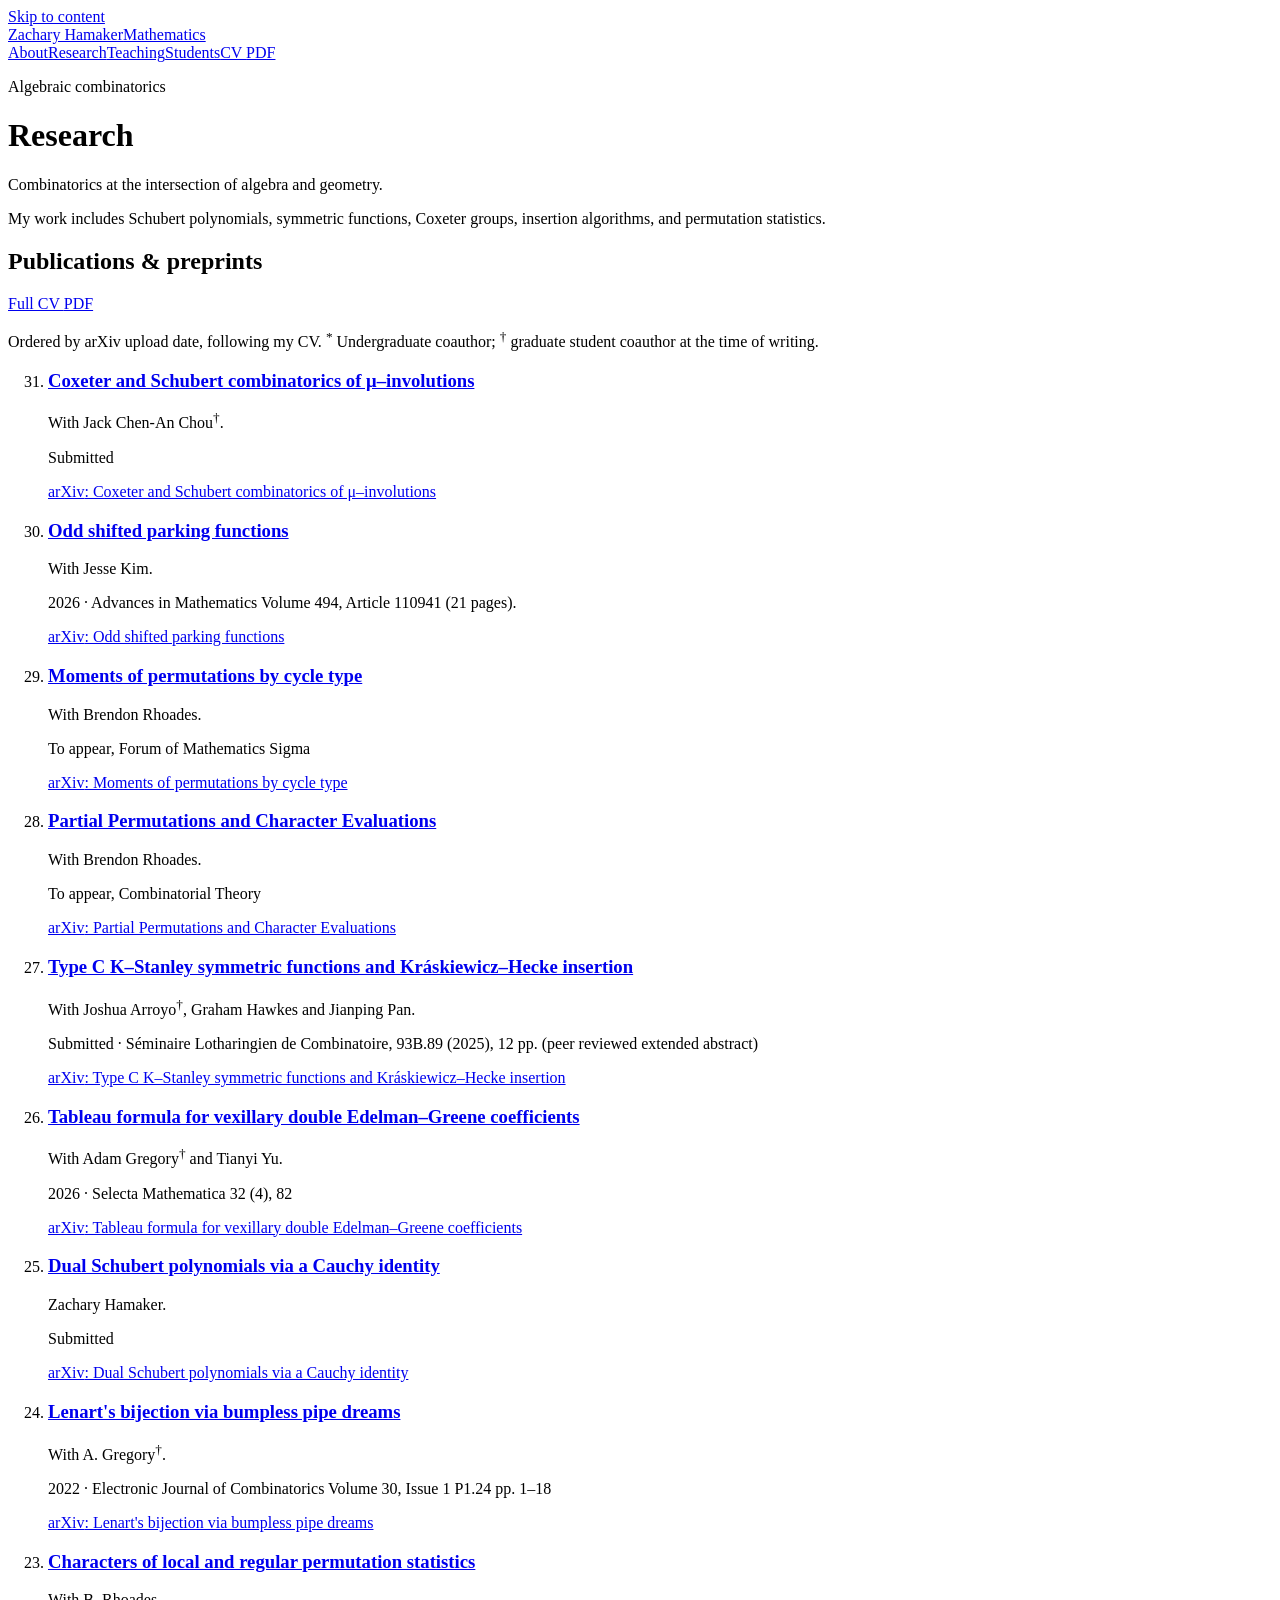
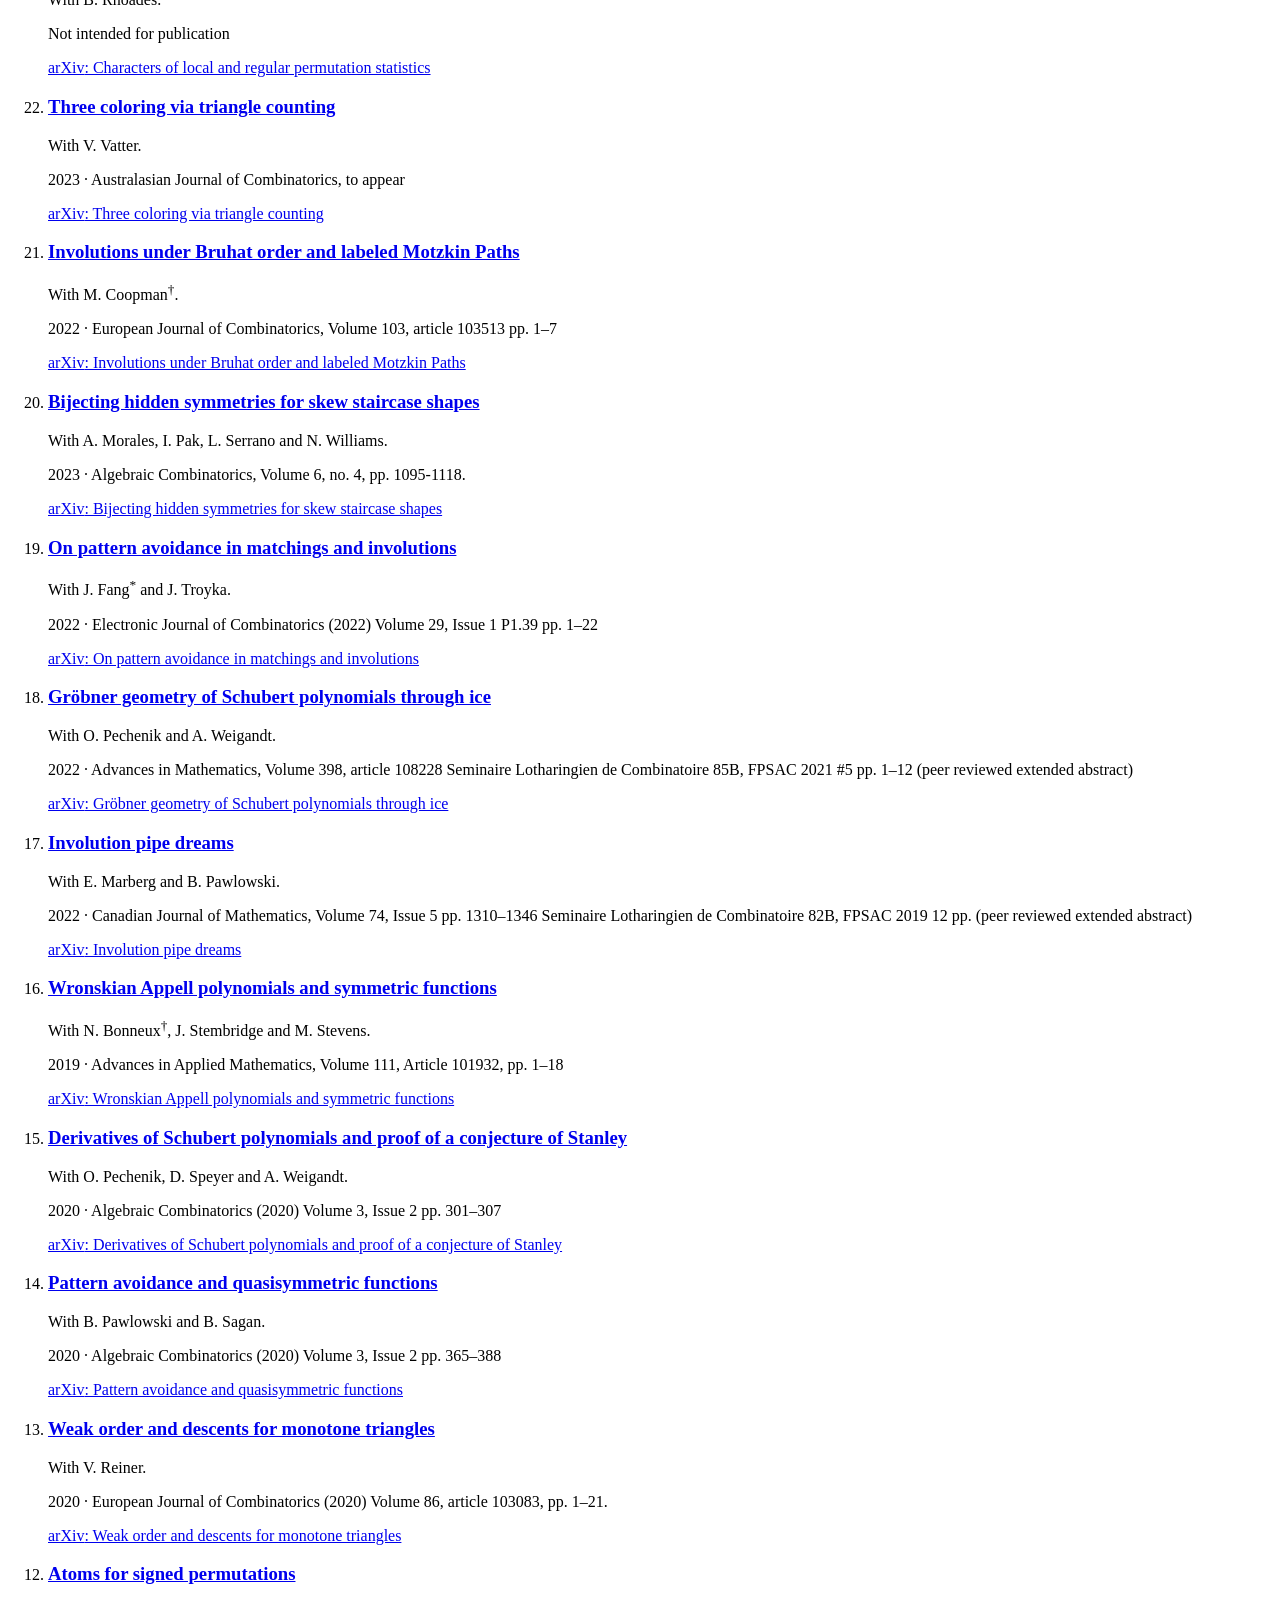
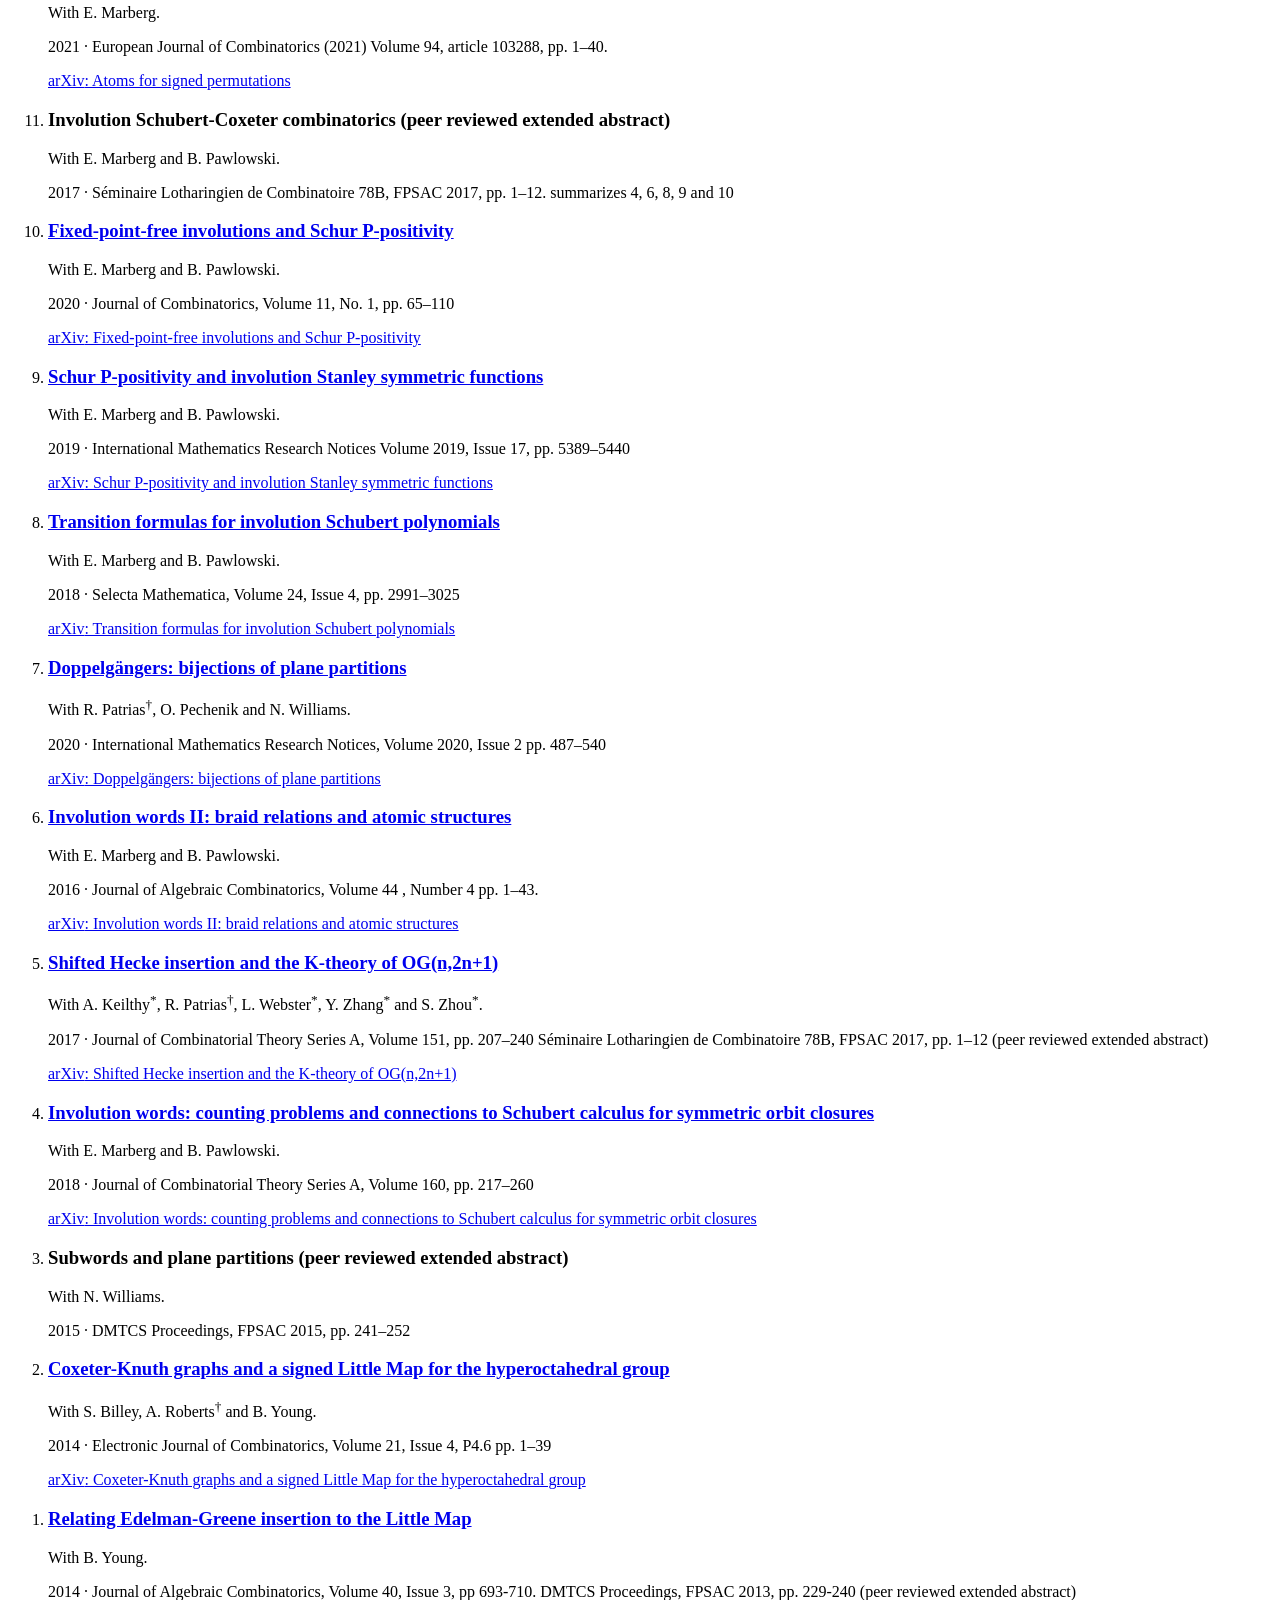
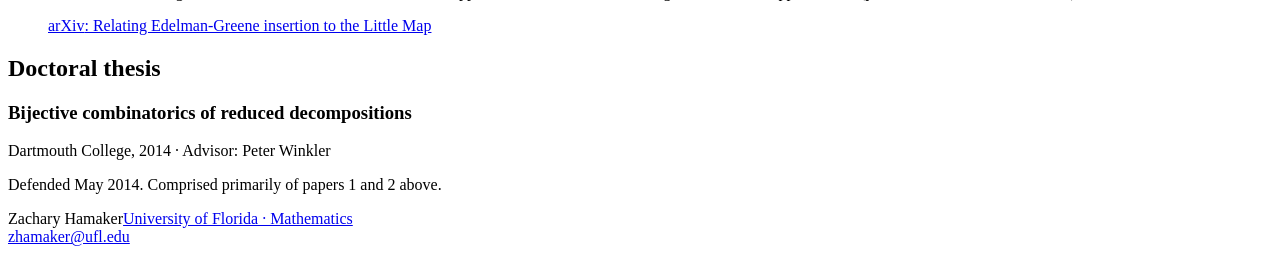
==== research.html @ ee6c96e4 "Add files via upload" ====
<!doctype html>
<html lang="en">
<head>
  <meta charset="utf-8">
  <meta name="viewport" content="width=device-width, initial-scale=1">
  <title>Research | Zachary Hamaker</title>
  <meta name="description" content="Publications and preprints by Zachary Hamaker, with coauthors, publication details, and arXiv links.">
  <meta name="theme-color" content="#153b66">
  <link rel="canonical" href="https://zhamaker.github.io/research.html">
  <link rel="icon" href="assets/favicon.svg" type="image/svg+xml">
  <link rel="stylesheet" href="assets/style.css">
</head>
<body>
  <a class="skip-link" href="#main">Skip to content</a>
  <header class="site-header">
    <div class="header-inner">
      <a class="wordmark" href="index.html">Zachary Hamaker<span>Mathematics</span></a>
      <nav aria-label="Main navigation"><a href="index.html">About</a><a href="research.html" aria-current="page">Research</a><a href="teaching.html">Teaching</a><a href="students.html">Students</a><a class="cv-nav" href="files/HamakerCV.pdf">CV <span class="file-label">PDF</span></a></nav>
    </div>
  </header>
  <main id="main" tabindex="-1"><div class="page-width inner-page"><header class="page-heading"><p class="eyebrow">Algebraic combinatorics</p><h1>Research</h1><p class="lead">Combinatorics at the intersection of algebra and geometry.</p><p>My work includes Schubert polynomials, symmetric functions, Coxeter groups, insertion algorithms, and permutation statistics.</p></header>
<section aria-labelledby="publications-heading"><div class="section-heading"><h2 id="publications-heading">Publications &amp; preprints</h2><a href="files/HamakerCV.pdf">Full CV <span class="file-label">PDF</span></a></div>
<p class="list-note">Ordered by arXiv upload date, following my CV. <sup>*</sup> Undergraduate coauthor; <sup>†</sup> graduate student coauthor at the time of writing.</p>
<ol class="paper-list" reversed start="31"><li class="paper" value="31" id="paper-31"><div><h3><a href="https://arxiv.org/abs/2604.03379">Coxeter and Schubert combinatorics of μ–involutions</a></h3><p class="authors">With Jack Chen-An Chou<sup>†</sup>.</p><p class="publication-meta">Submitted</p><a class="paper-link" href="https://arxiv.org/abs/2604.03379">arXiv<span class="sr-only">: Coxeter and Schubert combinatorics of μ–involutions</span></a></div></li><li class="paper" value="30" id="paper-30"><div><h3><a href="https://arxiv.org/abs/2505.10763">Odd shifted parking functions</a></h3><p class="authors">With Jesse Kim.</p><p class="publication-meta">2026 · Advances in Mathematics Volume 494, Article 110941 (21 pages).</p><a class="paper-link" href="https://arxiv.org/abs/2505.10763">arXiv<span class="sr-only">: Odd shifted parking functions</span></a></div></li><li class="paper" value="29" id="paper-29"><div><h3><a href="https://arxiv.org/abs/2503.17556">Moments of permutations by cycle type</a></h3><p class="authors">With Brendon Rhoades.</p><p class="publication-meta">To appear, Forum of Mathematics Sigma</p><a class="paper-link" href="https://arxiv.org/abs/2503.17556">arXiv<span class="sr-only">: Moments of permutations by cycle type</span></a></div></li><li class="paper" value="28" id="paper-28"><div><h3><a href="https://arxiv.org/abs/2503.17552">Partial Permutations and Character Evaluations</a></h3><p class="authors">With Brendon Rhoades.</p><p class="publication-meta">To appear, Combinatorial Theory</p><a class="paper-link" href="https://arxiv.org/abs/2503.17552">arXiv<span class="sr-only">: Partial Permutations and Character Evaluations</span></a></div></li><li class="paper" value="27" id="paper-27"><div><h3><a href="https://arxiv.org/abs/2503.16641">Type C K–Stanley symmetric functions and Kráskiewicz–Hecke insertion</a></h3><p class="authors">With Joshua Arroyo<sup>†</sup>, Graham Hawkes and Jianping Pan.</p><p class="publication-meta">Submitted · Séminaire Lotharingien de Combinatoire, 93B.89 (2025), 12 pp. (peer reviewed extended abstract)</p><a class="paper-link" href="https://arxiv.org/abs/2503.16641">arXiv<span class="sr-only">: Type C K–Stanley symmetric functions and Kráskiewicz–Hecke insertion</span></a></div></li><li class="paper" value="26" id="paper-26"><div><h3><a href="https://arxiv.org/abs/2412.20615">Tableau formula for vexillary double Edelman–Greene coefficients</a></h3><p class="authors">With Adam Gregory<sup>†</sup> and Tianyi Yu.</p><p class="publication-meta">2026 · Selecta Mathematica 32 (4), 82</p><a class="paper-link" href="https://arxiv.org/abs/2412.20615">arXiv<span class="sr-only">: Tableau formula for vexillary double Edelman–Greene coefficients</span></a></div></li><li class="paper" value="25" id="paper-25"><div><h3><a href="https://arxiv.org/abs/2311.18099">Dual Schubert polynomials via a Cauchy identity</a></h3><p class="authors">Zachary Hamaker.</p><p class="publication-meta">Submitted</p><a class="paper-link" href="https://arxiv.org/abs/2311.18099">arXiv<span class="sr-only">: Dual Schubert polynomials via a Cauchy identity</span></a></div></li><li class="paper" value="24" id="paper-24"><div><h3><a href="https://arxiv.org/abs/2207.00523">Lenart&#x27;s bijection via bumpless pipe dreams</a></h3><p class="authors">With A. Gregory<sup>†</sup>.</p><p class="publication-meta">2022 · Electronic Journal of Combinatorics Volume 30, Issue 1 P1.24 pp. 1–18</p><a class="paper-link" href="https://arxiv.org/abs/2207.00523">arXiv<span class="sr-only">: Lenart&#x27;s bijection via bumpless pipe dreams</span></a></div></li><li class="paper" value="23" id="paper-23"><div><h3><a href="https://arxiv.org/abs/2206.06567">Characters of local and regular permutation statistics</a></h3><p class="authors">With B. Rhoades.</p><p class="publication-meta">Not intended for publication</p><a class="paper-link" href="https://arxiv.org/abs/2206.06567">arXiv<span class="sr-only">: Characters of local and regular permutation statistics</span></a></div></li><li class="paper" value="22" id="paper-22"><div><h3><a href="https://arxiv.org/abs/2203.08136">Three coloring via triangle counting</a></h3><p class="authors">With V. Vatter.</p><p class="publication-meta">2023 · Australasian Journal of Combinatorics, to appear</p><a class="paper-link" href="https://arxiv.org/abs/2203.08136">arXiv<span class="sr-only">: Three coloring via triangle counting</span></a></div></li><li class="paper" value="21" id="paper-21"><div><h3><a href="https://arxiv.org/abs/2106.06021">Involutions under Bruhat order and labeled Motzkin Paths</a></h3><p class="authors">With M. Coopman<sup>†</sup>.</p><p class="publication-meta">2022 · European Journal of Combinatorics, Volume 103, article 103513 pp. 1–7</p><a class="paper-link" href="https://arxiv.org/abs/2106.06021">arXiv<span class="sr-only">: Involutions under Bruhat order and labeled Motzkin Paths</span></a></div></li><li class="paper" value="20" id="paper-20"><div><h3><a href="https://arxiv.org/abs/2103.09551">Bijecting hidden symmetries for skew staircase shapes</a></h3><p class="authors">With A. Morales, I. Pak, L. Serrano and N. Williams.</p><p class="publication-meta">2023 · Algebraic Combinatorics, Volume 6, no. 4, pp. 1095-1118.</p><a class="paper-link" href="https://arxiv.org/abs/2103.09551">arXiv<span class="sr-only">: Bijecting hidden symmetries for skew staircase shapes</span></a></div></li><li class="paper" value="19" id="paper-19"><div><h3><a href="https://arxiv.org/abs/2009.00079">On pattern avoidance in matchings and involutions</a></h3><p class="authors">With J. Fang<sup>*</sup> and J. Troyka.</p><p class="publication-meta">2022 · Electronic Journal of Combinatorics (2022) Volume 29, Issue 1 P1.39 pp. 1–22</p><a class="paper-link" href="https://arxiv.org/abs/2009.00079">arXiv<span class="sr-only">: On pattern avoidance in matchings and involutions</span></a></div></li><li class="paper" value="18" id="paper-18"><div><h3><a href="https://arxiv.org/abs/2003.13719">Gröbner geometry of Schubert polynomials through ice</a></h3><p class="authors">With O. Pechenik and A. Weigandt.</p><p class="publication-meta">2022 · Advances in Mathematics, Volume 398, article 108228 Seminaire Lotharingien de Combinatoire 85B, FPSAC 2021 #5 pp. 1–12 (peer reviewed extended abstract)</p><a class="paper-link" href="https://arxiv.org/abs/2003.13719">arXiv<span class="sr-only">: Gröbner geometry of Schubert polynomials through ice</span></a></div></li><li class="paper" value="17" id="paper-17"><div><h3><a href="https://arxiv.org/abs/1911.12009">Involution pipe dreams</a></h3><p class="authors">With E. Marberg and B. Pawlowski.</p><p class="publication-meta">2022 · Canadian Journal of Mathematics, Volume 74, Issue 5 pp. 1310–1346 Seminaire Lotharingien de Combinatoire 82B, FPSAC 2019 12 pp. (peer reviewed extended abstract)</p><a class="paper-link" href="https://arxiv.org/abs/1911.12009">arXiv<span class="sr-only">: Involution pipe dreams</span></a></div></li><li class="paper" value="16" id="paper-16"><div><h3><a href="https://arxiv.org/abs/1812.01864">Wronskian Appell polynomials and symmetric functions</a></h3><p class="authors">With N. Bonneux<sup>†</sup>, J. Stembridge and M. Stevens.</p><p class="publication-meta">2019 · Advances in Applied Mathematics, Volume 111, Article 101932, pp. 1–18</p><a class="paper-link" href="https://arxiv.org/abs/1812.01864">arXiv<span class="sr-only">: Wronskian Appell polynomials and symmetric functions</span></a></div></li><li class="paper" value="15" id="paper-15"><div><h3><a href="https://arxiv.org/abs/1812.00321">Derivatives of Schubert polynomials and proof of a conjecture of Stanley</a></h3><p class="authors">With O. Pechenik, D. Speyer and A. Weigandt.</p><p class="publication-meta">2020 · Algebraic Combinatorics (2020) Volume 3, Issue 2 pp. 301–307</p><a class="paper-link" href="https://arxiv.org/abs/1812.00321">arXiv<span class="sr-only">: Derivatives of Schubert polynomials and proof of a conjecture of Stanley</span></a></div></li><li class="paper" value="14" id="paper-14"><div><h3><a href="https://arxiv.org/abs/1810.11372">Pattern avoidance and quasisymmetric functions</a></h3><p class="authors">With B. Pawlowski and B. Sagan.</p><p class="publication-meta">2020 · Algebraic Combinatorics (2020) Volume 3, Issue 2 pp. 365–388</p><a class="paper-link" href="https://arxiv.org/abs/1810.11372">arXiv<span class="sr-only">: Pattern avoidance and quasisymmetric functions</span></a></div></li><li class="paper" value="13" id="paper-13"><div><h3><a href="https://arxiv.org/abs/1809.10571">Weak order and descents for monotone triangles</a></h3><p class="authors">With V. Reiner.</p><p class="publication-meta">2020 · European Journal of Combinatorics (2020) Volume 86, article 103083, pp. 1–21.</p><a class="paper-link" href="https://arxiv.org/abs/1809.10571">arXiv<span class="sr-only">: Weak order and descents for monotone triangles</span></a></div></li><li class="paper" value="12" id="paper-12"><div><h3><a href="https://arxiv.org/abs/1802.09805">Atoms for signed permutations</a></h3><p class="authors">With E. Marberg.</p><p class="publication-meta">2021 · European Journal of Combinatorics (2021) Volume 94, article 103288, pp. 1–40.</p><a class="paper-link" href="https://arxiv.org/abs/1802.09805">arXiv<span class="sr-only">: Atoms for signed permutations</span></a></div></li><li class="paper" value="11" id="paper-11"><div><h3>Involution Schubert-Coxeter combinatorics (peer reviewed extended abstract)</h3><p class="authors">With E. Marberg and B. Pawlowski.</p><p class="publication-meta">2017 · Séminaire Lotharingien de Combinatoire 78B, FPSAC 2017, pp. 1–12. summarizes 4, 6, 8, 9 and 10</p></div></li><li class="paper" value="10" id="paper-10"><div><h3><a href="https://arxiv.org/abs/1706.06665">Fixed-point-free involutions and Schur P-positivity</a></h3><p class="authors">With E. Marberg and B. Pawlowski.</p><p class="publication-meta">2020 · Journal of Combinatorics, Volume 11, No. 1, pp. 65–110</p><a class="paper-link" href="https://arxiv.org/abs/1706.06665">arXiv<span class="sr-only">: Fixed-point-free involutions and Schur P-positivity</span></a></div></li><li class="paper" value="9" id="paper-9"><div><h3><a href="https://arxiv.org/abs/1701.02824">Schur P-positivity and involution Stanley symmetric functions</a></h3><p class="authors">With E. Marberg and B. Pawlowski.</p><p class="publication-meta">2019 · International Mathematics Research Notices Volume 2019, Issue 17, pp. 5389–5440</p><a class="paper-link" href="https://arxiv.org/abs/1701.02824">arXiv<span class="sr-only">: Schur P-positivity and involution Stanley symmetric functions</span></a></div></li><li class="paper" value="8" id="paper-8"><div><h3><a href="https://arxiv.org/abs/1609.09625">Transition formulas for involution Schubert polynomials</a></h3><p class="authors">With E. Marberg and B. Pawlowski.</p><p class="publication-meta">2018 · Selecta Mathematica, Volume 24, Issue 4, pp. 2991–3025</p><a class="paper-link" href="https://arxiv.org/abs/1609.09625">arXiv<span class="sr-only">: Transition formulas for involution Schubert polynomials</span></a></div></li><li class="paper" value="7" id="paper-7"><div><h3><a href="https://arxiv.org/abs/1602.05535">Doppelgängers: bijections of plane partitions</a></h3><p class="authors">With R. Patrias<sup>†</sup>, O. Pechenik and N. Williams.</p><p class="publication-meta">2020 · International Mathematics Research Notices, Volume 2020, Issue 2 pp. 487–540</p><a class="paper-link" href="https://arxiv.org/abs/1602.05535">arXiv<span class="sr-only">: Doppelgängers: bijections of plane partitions</span></a></div></li><li class="paper" value="6" id="paper-6"><div><h3><a href="https://arxiv.org/abs/1601.02269">Involution words II: braid relations and atomic structures</a></h3><p class="authors">With E. Marberg and B. Pawlowski.</p><p class="publication-meta">2016 · Journal of Algebraic Combinatorics, Volume 44 , Number 4 pp. 1–43.</p><a class="paper-link" href="https://arxiv.org/abs/1601.02269">arXiv<span class="sr-only">: Involution words II: braid relations and atomic structures</span></a></div></li><li class="paper" value="5" id="paper-5"><div><h3><a href="https://arxiv.org/abs/1510.08972">Shifted Hecke insertion and the K-theory of OG(n,2n+1)</a></h3><p class="authors">With A. Keilthy<sup>*</sup>, R. Patrias<sup>†</sup>, L. Webster<sup>*</sup>, Y. Zhang<sup>*</sup> and S. Zhou<sup>*</sup>.</p><p class="publication-meta">2017 · Journal of Combinatorial Theory Series A, Volume 151, pp. 207–240 Séminaire Lotharingien de Combinatoire 78B, FPSAC 2017, pp. 1–12 (peer reviewed extended abstract)</p><a class="paper-link" href="https://arxiv.org/abs/1510.08972">arXiv<span class="sr-only">: Shifted Hecke insertion and the K-theory of OG(n,2n+1)</span></a></div></li><li class="paper" value="4" id="paper-4"><div><h3><a href="https://arxiv.org/abs/1508.01823">Involution words: counting problems and connections to Schubert calculus for symmetric orbit closures</a></h3><p class="authors">With E. Marberg and B. Pawlowski.</p><p class="publication-meta">2018 · Journal of Combinatorial Theory Series A, Volume 160, pp. 217–260</p><a class="paper-link" href="https://arxiv.org/abs/1508.01823">arXiv<span class="sr-only">: Involution words: counting problems and connections to Schubert calculus for symmetric orbit closures</span></a></div></li><li class="paper" value="3" id="paper-3"><div><h3>Subwords and plane partitions (peer reviewed extended abstract)</h3><p class="authors">With N. Williams.</p><p class="publication-meta">2015 · DMTCS Proceedings, FPSAC 2015, pp. 241–252</p></div></li><li class="paper" value="2" id="paper-2"><div><h3><a href="https://arxiv.org/abs/1405.4891">Coxeter-Knuth graphs and a signed Little Map for the hyperoctahedral group</a></h3><p class="authors">With S. Billey, A. Roberts<sup>†</sup> and B. Young.</p><p class="publication-meta">2014 · Electronic Journal of Combinatorics, Volume 21, Issue 4, P4.6 pp. 1–39</p><a class="paper-link" href="https://arxiv.org/abs/1405.4891">arXiv<span class="sr-only">: Coxeter-Knuth graphs and a signed Little Map for the hyperoctahedral group</span></a></div></li><li class="paper" value="1" id="paper-1"><div><h3><a href="https://arxiv.org/abs/1210.7119">Relating Edelman-Greene insertion to the Little Map</a></h3><p class="authors">With B. Young.</p><p class="publication-meta">2014 · Journal of Algebraic Combinatorics, Volume 40, Issue 3, pp 693-710. DMTCS Proceedings, FPSAC 2013, pp. 229-240 (peer reviewed extended abstract)</p><a class="paper-link" href="https://arxiv.org/abs/1210.7119">arXiv<span class="sr-only">: Relating Edelman-Greene insertion to the Little Map</span></a></div></li></ol></section>
<section class="thesis" aria-labelledby="thesis-heading"><h2 id="thesis-heading">Doctoral thesis</h2><h3>Bijective combinatorics of reduced decompositions</h3><p>Dartmouth College, 2014 · Advisor: Peter Winkler</p><p>Defended May 2014. Comprised primarily of papers 1 and 2 above.</p></section></div></main>
  <footer class="site-footer"><div><span>Zachary Hamaker</span><a href="https://math.ufl.edu/">University of Florida · Mathematics</a></div><a href="mailto:zhamaker@ufl.edu">zhamaker@ufl.edu</a></footer>
</body>
</html>
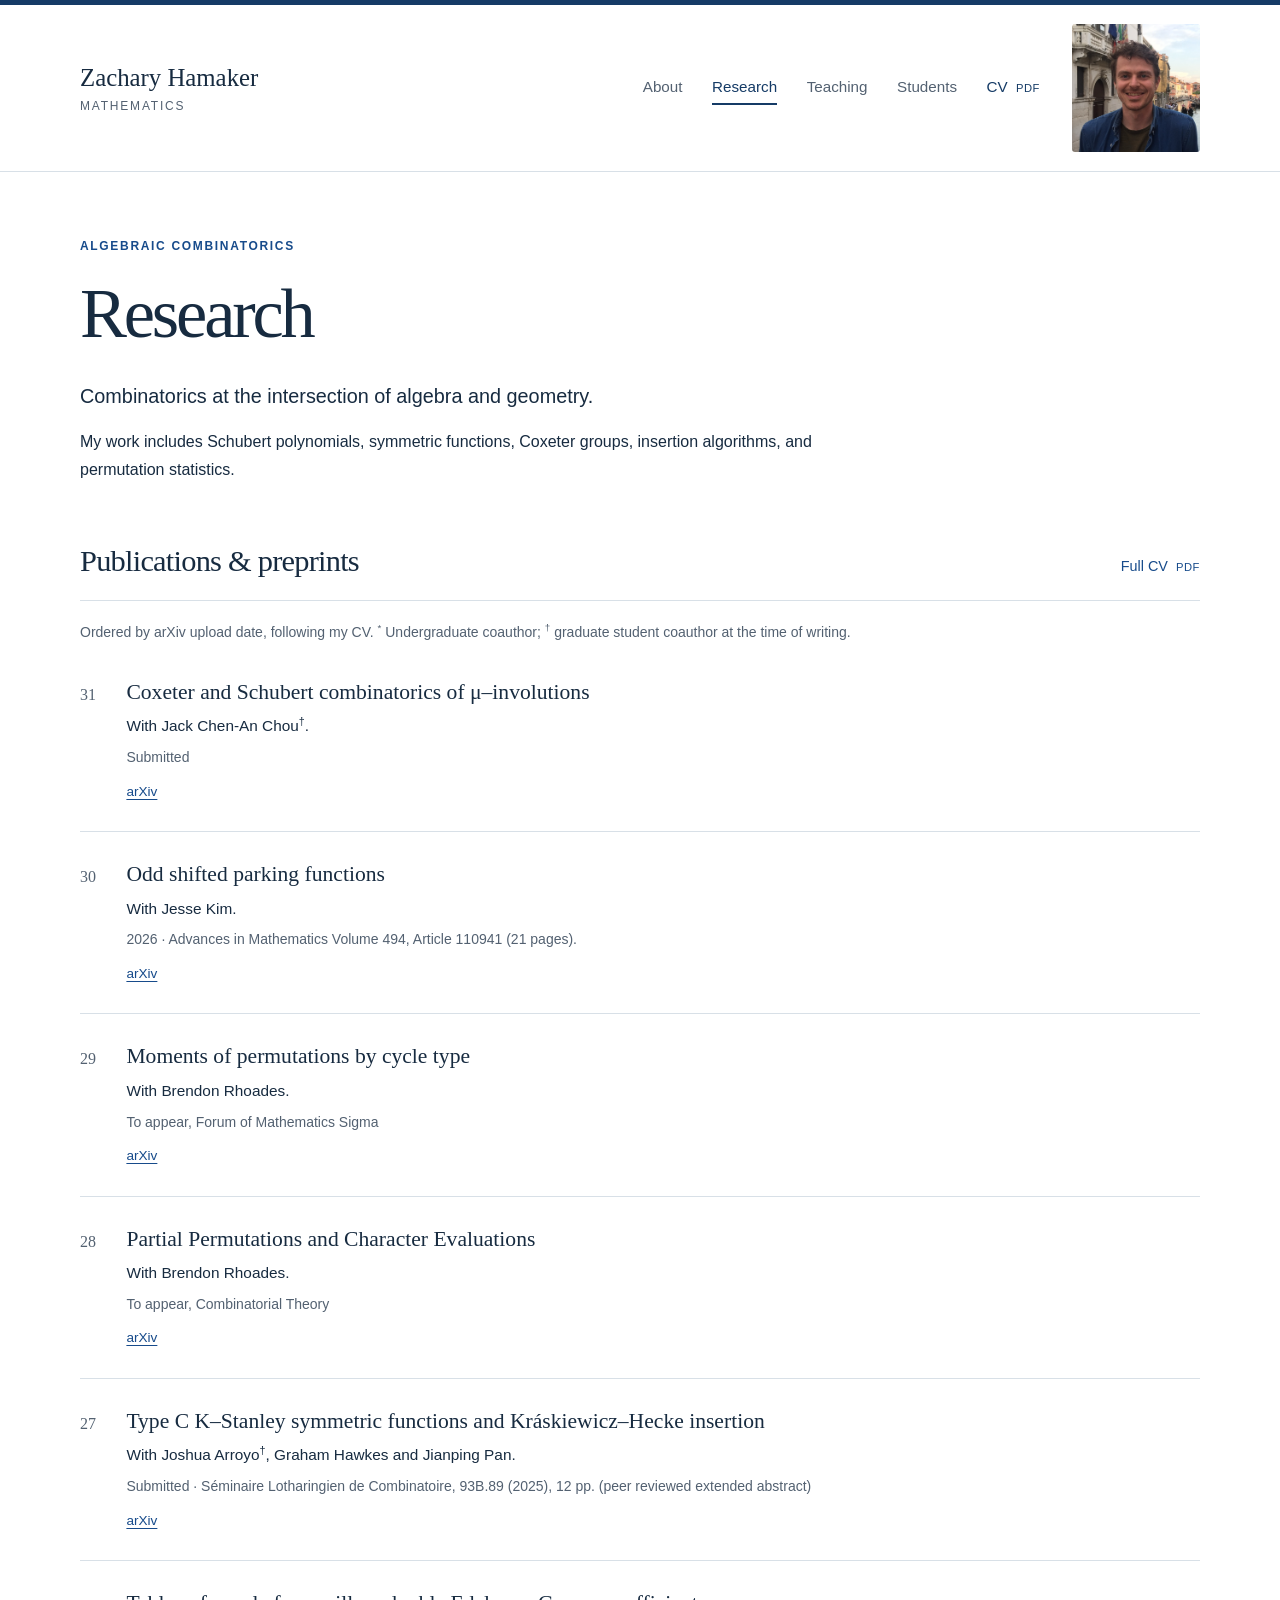
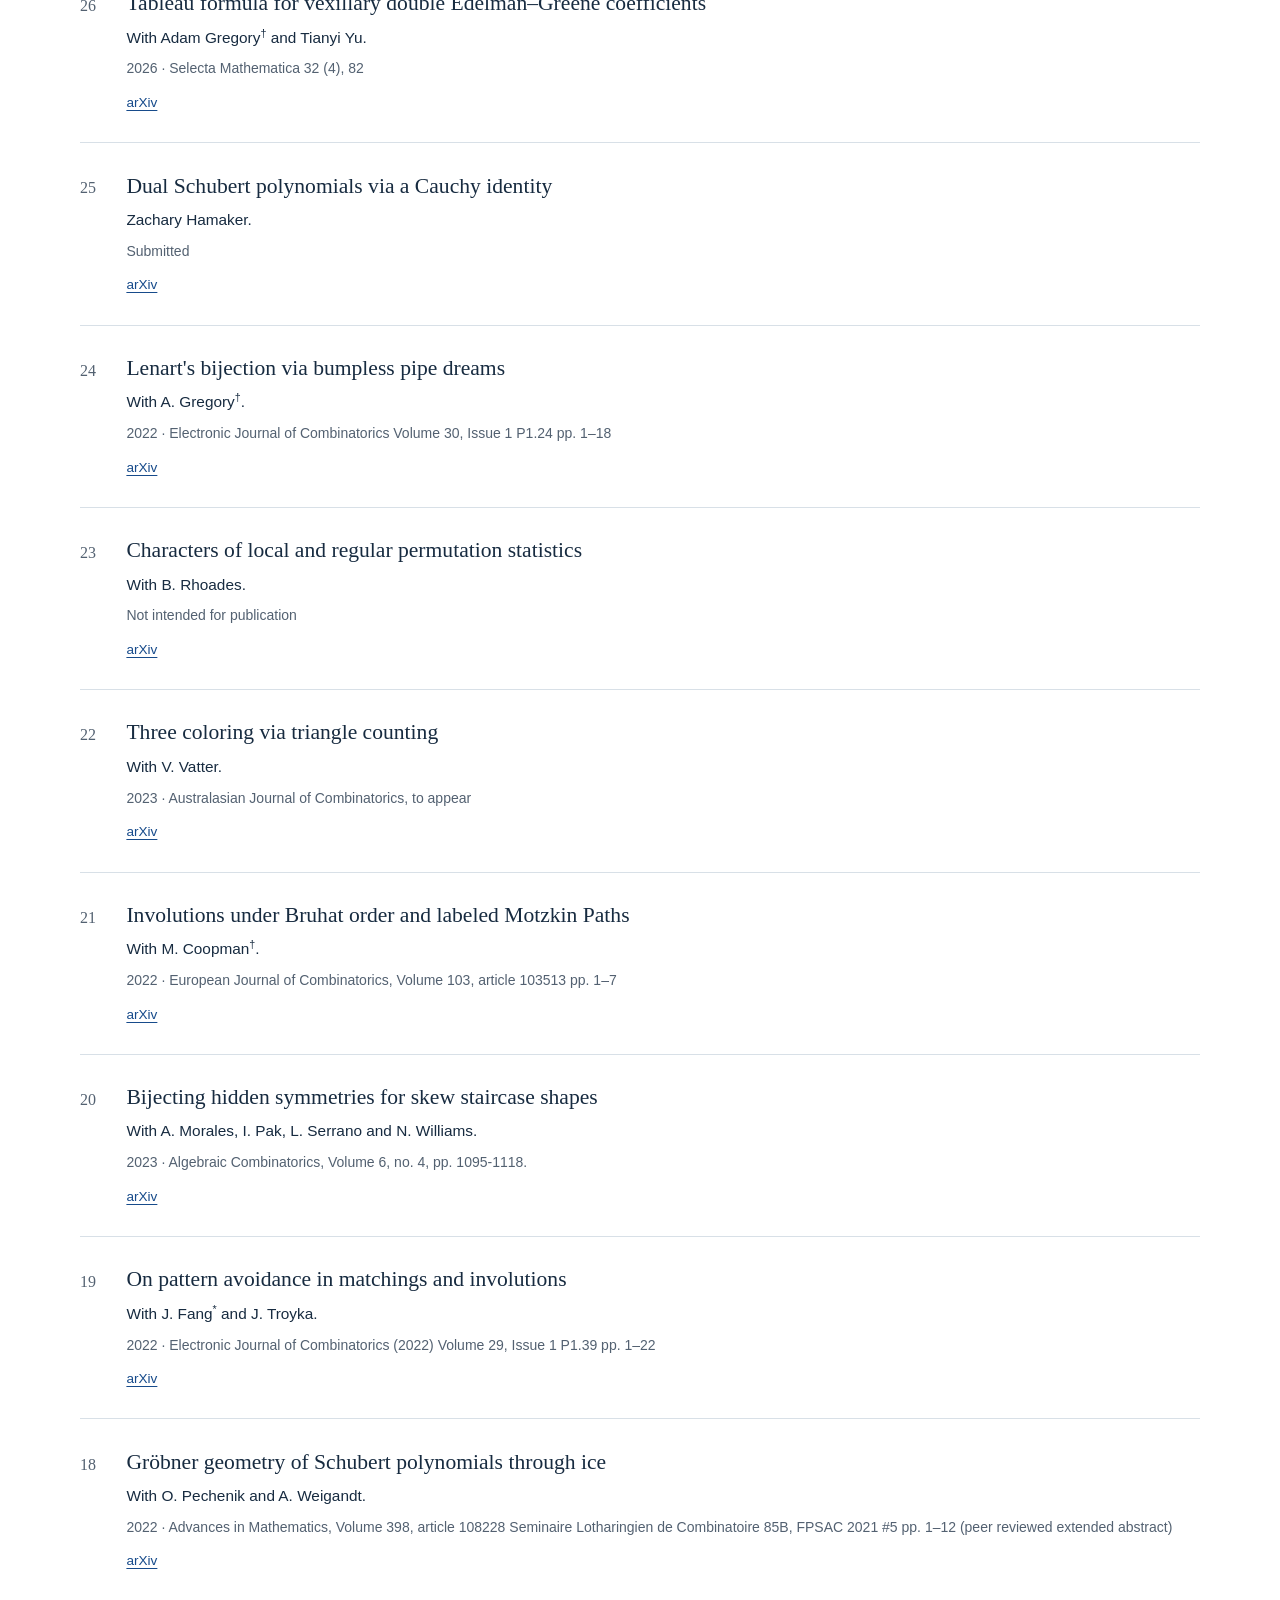
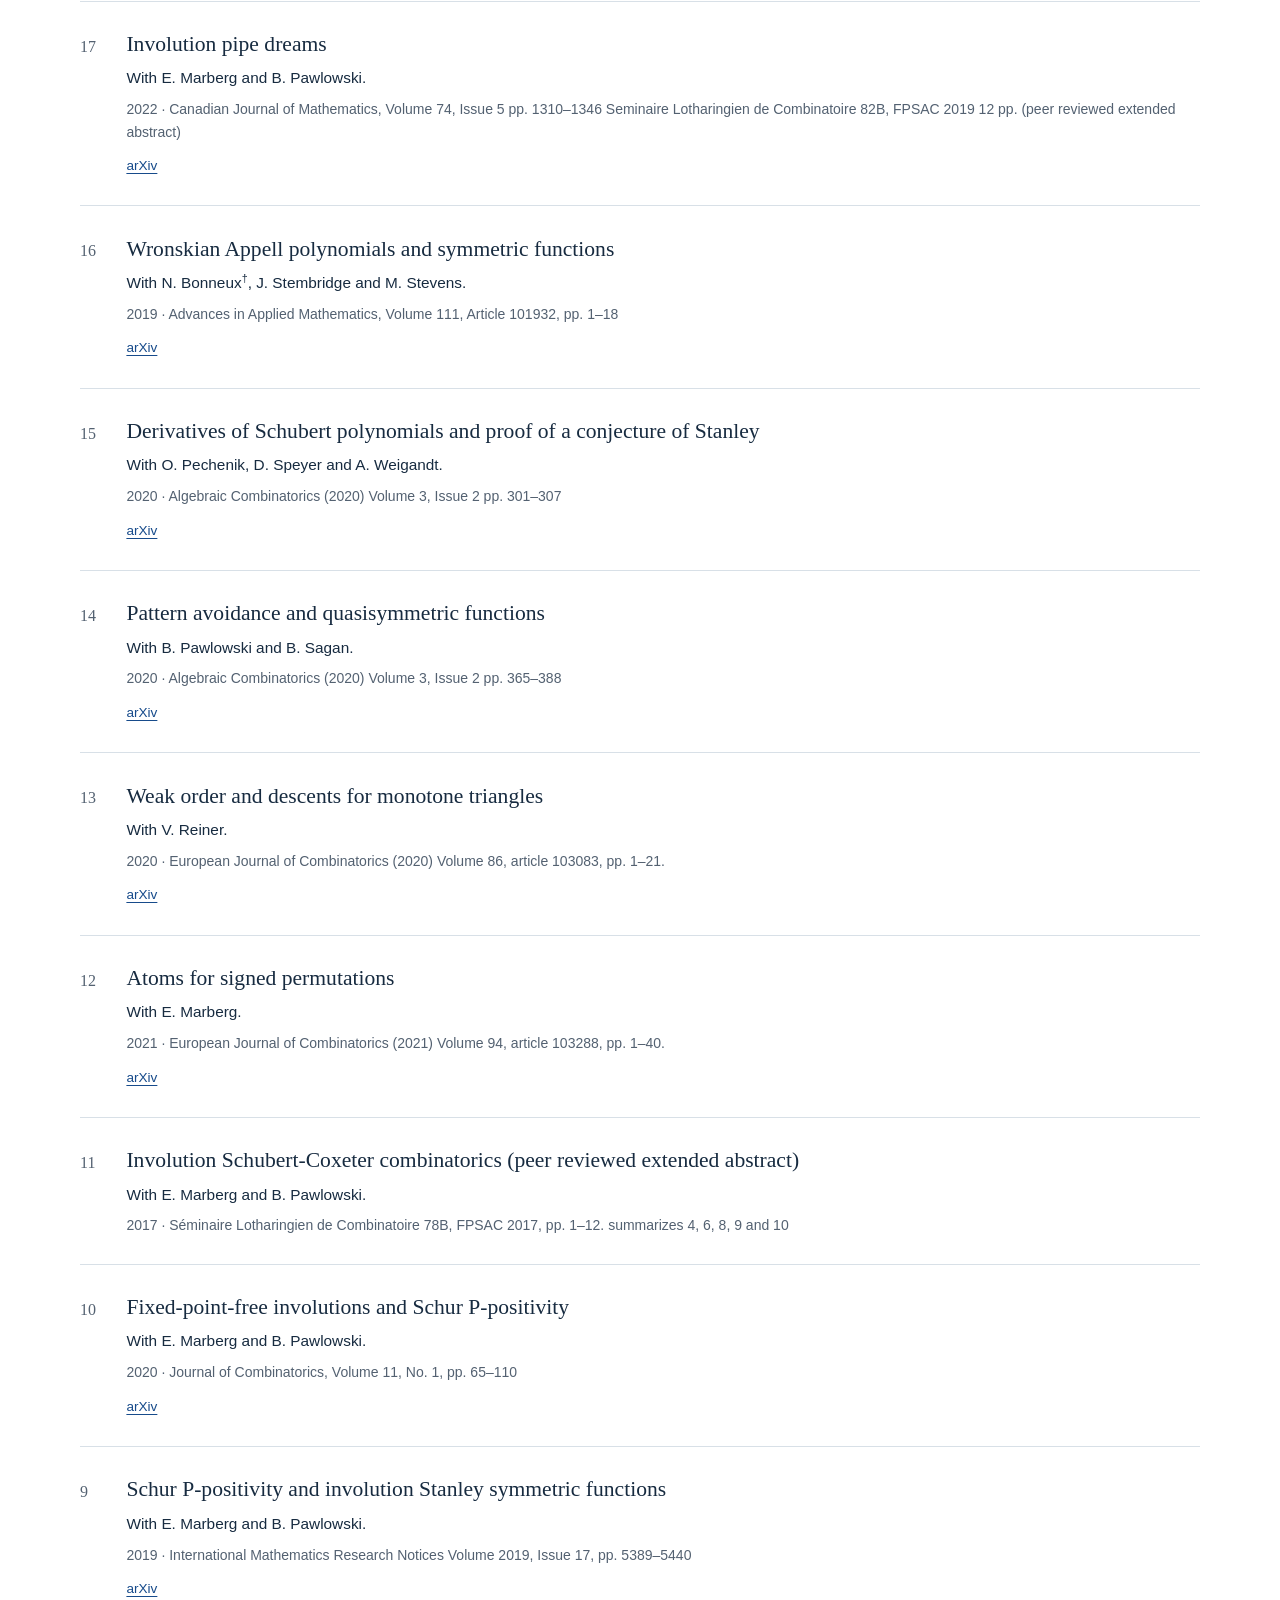
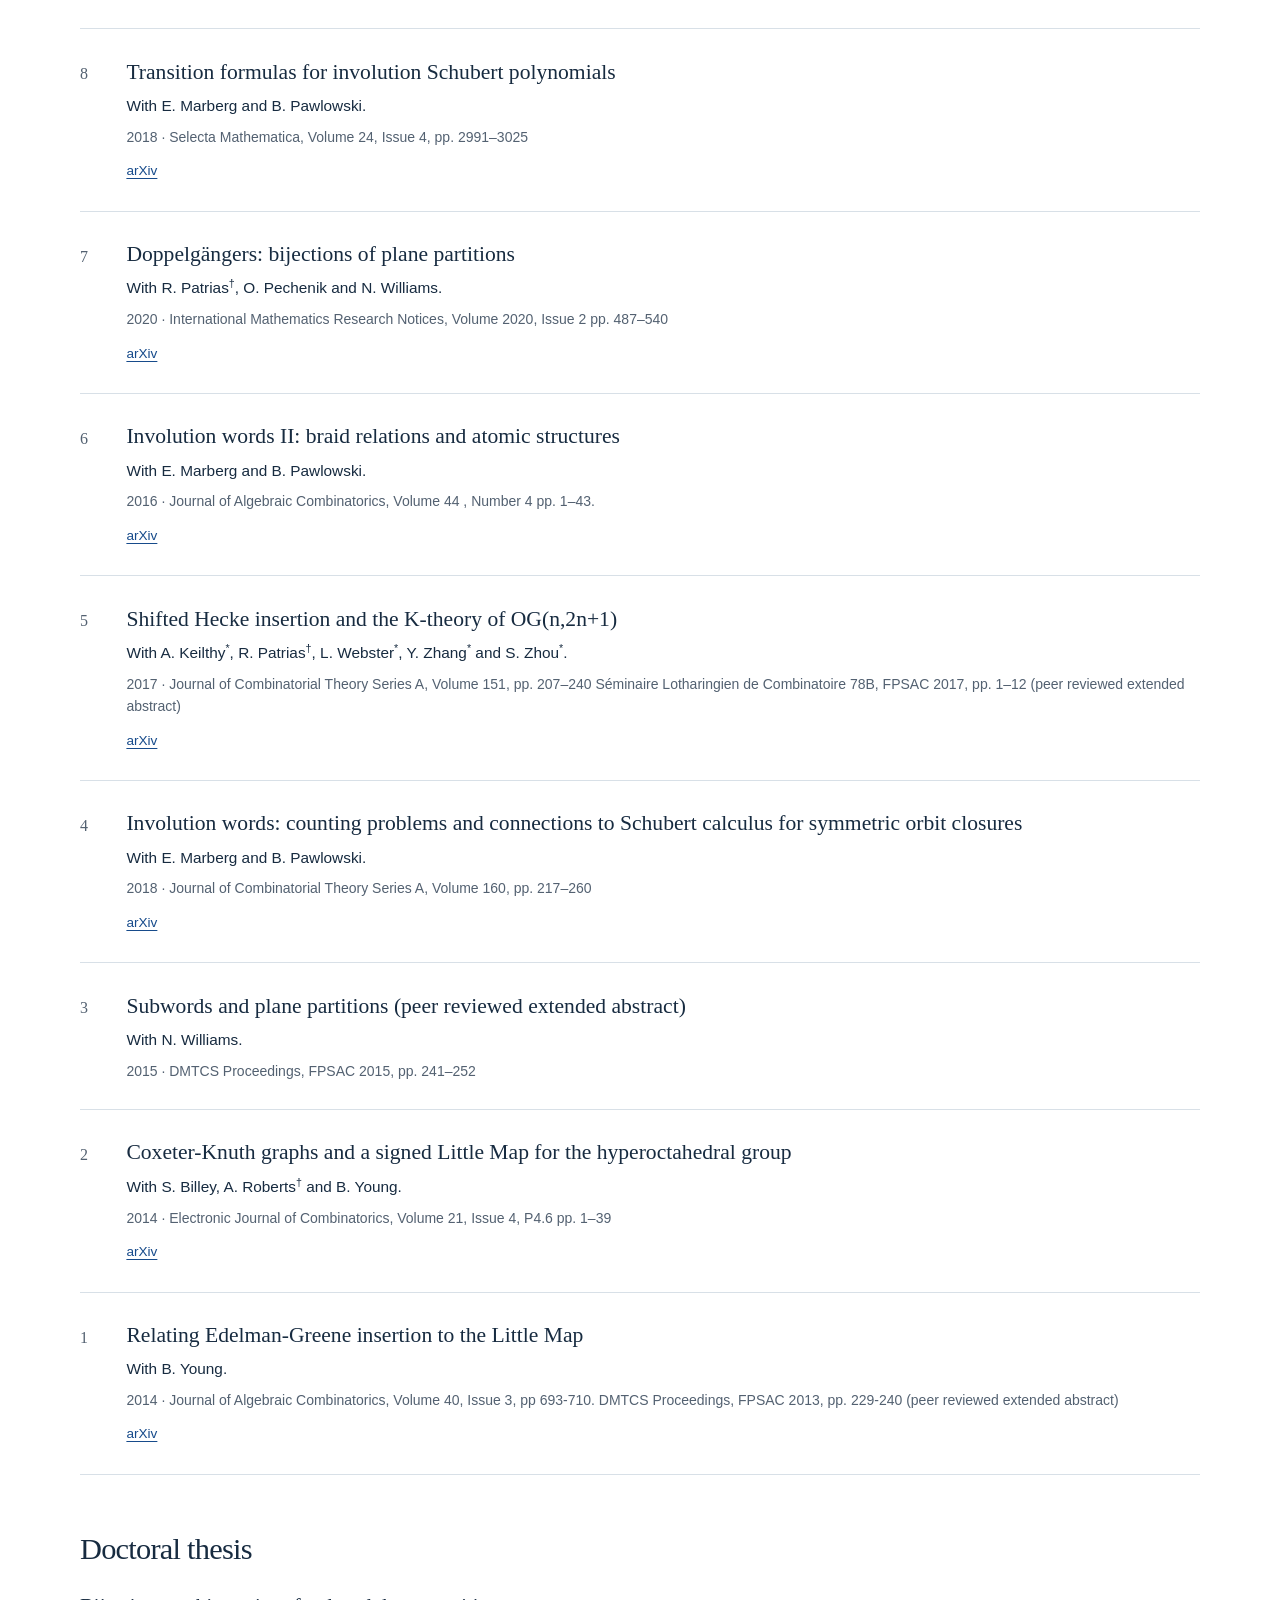
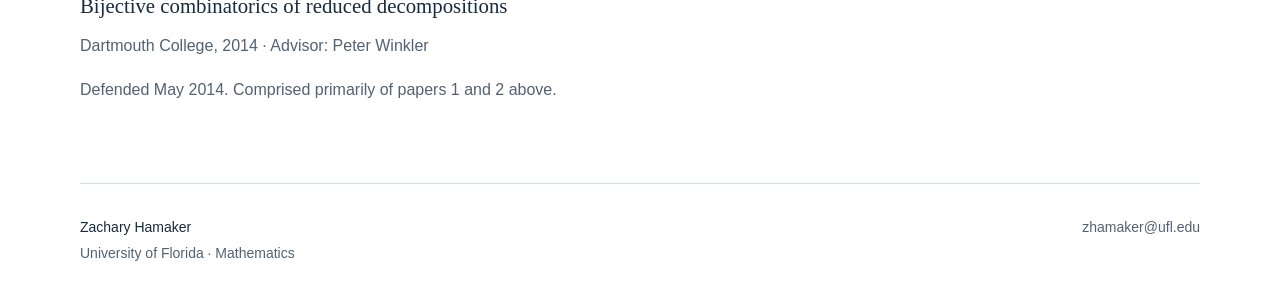
==== commit 6a95633a: "Publish complete academic website" ====
--- a/research.html
+++ b/research.html
@@ -7,19 +7,20 @@
   <meta name="description" content="Publications and preprints by Zachary Hamaker, with coauthors, publication details, and arXiv links.">
   <meta name="theme-color" content="#153b66">
   <link rel="canonical" href="https://zhamaker.github.io/research.html">
-  <link rel="icon" href="assets/favicon.svg" type="image/svg+xml">
-  <link rel="stylesheet" href="assets/style.css">
+  <link rel="icon" href="favicon.svg" type="image/svg+xml">
+  <link rel="stylesheet" href="style.css">
 </head>
 <body>
   <a class="skip-link" href="#main">Skip to content</a>
   <header class="site-header">
     <div class="header-inner">
       <a class="wordmark" href="index.html">Zachary Hamaker<span>Mathematics</span></a>
-      <nav aria-label="Main navigation"><a href="index.html">About</a><a href="research.html" aria-current="page">Research</a><a href="teaching.html">Teaching</a><a href="students.html">Students</a><a class="cv-nav" href="files/HamakerCV.pdf">CV <span class="file-label">PDF</span></a></nav>
+      <nav aria-label="Main navigation"><a href="index.html">About</a><a href="research.html" aria-current="page">Research</a><a href="teaching.html">Teaching</a><a href="students.html">Students</a><a class="cv-nav" href="HamakerCV.pdf">CV <span class="file-label">PDF</span></a></nav>
+      <div class="portrait"><img src="zachary-hamaker.jpg" alt="Zachary Hamaker smiling beside a canal" width="900" height="1200" fetchpriority="high"></div>
     </div>
   </header>
   <main id="main" tabindex="-1"><div class="page-width inner-page"><header class="page-heading"><p class="eyebrow">Algebraic combinatorics</p><h1>Research</h1><p class="lead">Combinatorics at the intersection of algebra and geometry.</p><p>My work includes Schubert polynomials, symmetric functions, Coxeter groups, insertion algorithms, and permutation statistics.</p></header>
-<section aria-labelledby="publications-heading"><div class="section-heading"><h2 id="publications-heading">Publications &amp; preprints</h2><a href="files/HamakerCV.pdf">Full CV <span class="file-label">PDF</span></a></div>
+<section aria-labelledby="publications-heading"><div class="section-heading"><h2 id="publications-heading">Publications &amp; preprints</h2><a href="HamakerCV.pdf">Full CV <span class="file-label">PDF</span></a></div>
 <p class="list-note">Ordered by arXiv upload date, following my CV. <sup>*</sup> Undergraduate coauthor; <sup>†</sup> graduate student coauthor at the time of writing.</p>
 <ol class="paper-list" reversed start="31"><li class="paper" value="31" id="paper-31"><div><h3><a href="https://arxiv.org/abs/2604.03379">Coxeter and Schubert combinatorics of μ–involutions</a></h3><p class="authors">With Jack Chen-An Chou<sup>†</sup>.</p><p class="publication-meta">Submitted</p><a class="paper-link" href="https://arxiv.org/abs/2604.03379">arXiv<span class="sr-only">: Coxeter and Schubert combinatorics of μ–involutions</span></a></div></li><li class="paper" value="30" id="paper-30"><div><h3><a href="https://arxiv.org/abs/2505.10763">Odd shifted parking functions</a></h3><p class="authors">With Jesse Kim.</p><p class="publication-meta">2026 · Advances in Mathematics Volume 494, Article 110941 (21 pages).</p><a class="paper-link" href="https://arxiv.org/abs/2505.10763">arXiv<span class="sr-only">: Odd shifted parking functions</span></a></div></li><li class="paper" value="29" id="paper-29"><div><h3><a href="https://arxiv.org/abs/2503.17556">Moments of permutations by cycle type</a></h3><p class="authors">With Brendon Rhoades.</p><p class="publication-meta">To appear, Forum of Mathematics Sigma</p><a class="paper-link" href="https://arxiv.org/abs/2503.17556">arXiv<span class="sr-only">: Moments of permutations by cycle type</span></a></div></li><li class="paper" value="28" id="paper-28"><div><h3><a href="https://arxiv.org/abs/2503.17552">Partial Permutations and Character Evaluations</a></h3><p class="authors">With Brendon Rhoades.</p><p class="publication-meta">To appear, Combinatorial Theory</p><a class="paper-link" href="https://arxiv.org/abs/2503.17552">arXiv<span class="sr-only">: Partial Permutations and Character Evaluations</span></a></div></li><li class="paper" value="27" id="paper-27"><div><h3><a href="https://arxiv.org/abs/2503.16641">Type C K–Stanley symmetric functions and Kráskiewicz–Hecke insertion</a></h3><p class="authors">With Joshua Arroyo<sup>†</sup>, Graham Hawkes and Jianping Pan.</p><p class="publication-meta">Submitted · Séminaire Lotharingien de Combinatoire, 93B.89 (2025), 12 pp. (peer reviewed extended abstract)</p><a class="paper-link" href="https://arxiv.org/abs/2503.16641">arXiv<span class="sr-only">: Type C K–Stanley symmetric functions and Kráskiewicz–Hecke insertion</span></a></div></li><li class="paper" value="26" id="paper-26"><div><h3><a href="https://arxiv.org/abs/2412.20615">Tableau formula for vexillary double Edelman–Greene coefficients</a></h3><p class="authors">With Adam Gregory<sup>†</sup> and Tianyi Yu.</p><p class="publication-meta">2026 · Selecta Mathematica 32 (4), 82</p><a class="paper-link" href="https://arxiv.org/abs/2412.20615">arXiv<span class="sr-only">: Tableau formula for vexillary double Edelman–Greene coefficients</span></a></div></li><li class="paper" value="25" id="paper-25"><div><h3><a href="https://arxiv.org/abs/2311.18099">Dual Schubert polynomials via a Cauchy identity</a></h3><p class="authors">Zachary Hamaker.</p><p class="publication-meta">Submitted</p><a class="paper-link" href="https://arxiv.org/abs/2311.18099">arXiv<span class="sr-only">: Dual Schubert polynomials via a Cauchy identity</span></a></div></li><li class="paper" value="24" id="paper-24"><div><h3><a href="https://arxiv.org/abs/2207.00523">Lenart&#x27;s bijection via bumpless pipe dreams</a></h3><p class="authors">With A. Gregory<sup>†</sup>.</p><p class="publication-meta">2022 · Electronic Journal of Combinatorics Volume 30, Issue 1 P1.24 pp. 1–18</p><a class="paper-link" href="https://arxiv.org/abs/2207.00523">arXiv<span class="sr-only">: Lenart&#x27;s bijection via bumpless pipe dreams</span></a></div></li><li class="paper" value="23" id="paper-23"><div><h3><a href="https://arxiv.org/abs/2206.06567">Characters of local and regular permutation statistics</a></h3><p class="authors">With B. Rhoades.</p><p class="publication-meta">Not intended for publication</p><a class="paper-link" href="https://arxiv.org/abs/2206.06567">arXiv<span class="sr-only">: Characters of local and regular permutation statistics</span></a></div></li><li class="paper" value="22" id="paper-22"><div><h3><a href="https://arxiv.org/abs/2203.08136">Three coloring via triangle counting</a></h3><p class="authors">With V. Vatter.</p><p class="publication-meta">2023 · Australasian Journal of Combinatorics, to appear</p><a class="paper-link" href="https://arxiv.org/abs/2203.08136">arXiv<span class="sr-only">: Three coloring via triangle counting</span></a></div></li><li class="paper" value="21" id="paper-21"><div><h3><a href="https://arxiv.org/abs/2106.06021">Involutions under Bruhat order and labeled Motzkin Paths</a></h3><p class="authors">With M. Coopman<sup>†</sup>.</p><p class="publication-meta">2022 · European Journal of Combinatorics, Volume 103, article 103513 pp. 1–7</p><a class="paper-link" href="https://arxiv.org/abs/2106.06021">arXiv<span class="sr-only">: Involutions under Bruhat order and labeled Motzkin Paths</span></a></div></li><li class="paper" value="20" id="paper-20"><div><h3><a href="https://arxiv.org/abs/2103.09551">Bijecting hidden symmetries for skew staircase shapes</a></h3><p class="authors">With A. Morales, I. Pak, L. Serrano and N. Williams.</p><p class="publication-meta">2023 · Algebraic Combinatorics, Volume 6, no. 4, pp. 1095-1118.</p><a class="paper-link" href="https://arxiv.org/abs/2103.09551">arXiv<span class="sr-only">: Bijecting hidden symmetries for skew staircase shapes</span></a></div></li><li class="paper" value="19" id="paper-19"><div><h3><a href="https://arxiv.org/abs/2009.00079">On pattern avoidance in matchings and involutions</a></h3><p class="authors">With J. Fang<sup>*</sup> and J. Troyka.</p><p class="publication-meta">2022 · Electronic Journal of Combinatorics (2022) Volume 29, Issue 1 P1.39 pp. 1–22</p><a class="paper-link" href="https://arxiv.org/abs/2009.00079">arXiv<span class="sr-only">: On pattern avoidance in matchings and involutions</span></a></div></li><li class="paper" value="18" id="paper-18"><div><h3><a href="https://arxiv.org/abs/2003.13719">Gröbner geometry of Schubert polynomials through ice</a></h3><p class="authors">With O. Pechenik and A. Weigandt.</p><p class="publication-meta">2022 · Advances in Mathematics, Volume 398, article 108228 Seminaire Lotharingien de Combinatoire 85B, FPSAC 2021 #5 pp. 1–12 (peer reviewed extended abstract)</p><a class="paper-link" href="https://arxiv.org/abs/2003.13719">arXiv<span class="sr-only">: Gröbner geometry of Schubert polynomials through ice</span></a></div></li><li class="paper" value="17" id="paper-17"><div><h3><a href="https://arxiv.org/abs/1911.12009">Involution pipe dreams</a></h3><p class="authors">With E. Marberg and B. Pawlowski.</p><p class="publication-meta">2022 · Canadian Journal of Mathematics, Volume 74, Issue 5 pp. 1310–1346 Seminaire Lotharingien de Combinatoire 82B, FPSAC 2019 12 pp. (peer reviewed extended abstract)</p><a class="paper-link" href="https://arxiv.org/abs/1911.12009">arXiv<span class="sr-only">: Involution pipe dreams</span></a></div></li><li class="paper" value="16" id="paper-16"><div><h3><a href="https://arxiv.org/abs/1812.01864">Wronskian Appell polynomials and symmetric functions</a></h3><p class="authors">With N. Bonneux<sup>†</sup>, J. Stembridge and M. Stevens.</p><p class="publication-meta">2019 · Advances in Applied Mathematics, Volume 111, Article 101932, pp. 1–18</p><a class="paper-link" href="https://arxiv.org/abs/1812.01864">arXiv<span class="sr-only">: Wronskian Appell polynomials and symmetric functions</span></a></div></li><li class="paper" value="15" id="paper-15"><div><h3><a href="https://arxiv.org/abs/1812.00321">Derivatives of Schubert polynomials and proof of a conjecture of Stanley</a></h3><p class="authors">With O. Pechenik, D. Speyer and A. Weigandt.</p><p class="publication-meta">2020 · Algebraic Combinatorics (2020) Volume 3, Issue 2 pp. 301–307</p><a class="paper-link" href="https://arxiv.org/abs/1812.00321">arXiv<span class="sr-only">: Derivatives of Schubert polynomials and proof of a conjecture of Stanley</span></a></div></li><li class="paper" value="14" id="paper-14"><div><h3><a href="https://arxiv.org/abs/1810.11372">Pattern avoidance and quasisymmetric functions</a></h3><p class="authors">With B. Pawlowski and B. Sagan.</p><p class="publication-meta">2020 · Algebraic Combinatorics (2020) Volume 3, Issue 2 pp. 365–388</p><a class="paper-link" href="https://arxiv.org/abs/1810.11372">arXiv<span class="sr-only">: Pattern avoidance and quasisymmetric functions</span></a></div></li><li class="paper" value="13" id="paper-13"><div><h3><a href="https://arxiv.org/abs/1809.10571">Weak order and descents for monotone triangles</a></h3><p class="authors">With V. Reiner.</p><p class="publication-meta">2020 · European Journal of Combinatorics (2020) Volume 86, article 103083, pp. 1–21.</p><a class="paper-link" href="https://arxiv.org/abs/1809.10571">arXiv<span class="sr-only">: Weak order and descents for monotone triangles</span></a></div></li><li class="paper" value="12" id="paper-12"><div><h3><a href="https://arxiv.org/abs/1802.09805">Atoms for signed permutations</a></h3><p class="authors">With E. Marberg.</p><p class="publication-meta">2021 · European Journal of Combinatorics (2021) Volume 94, article 103288, pp. 1–40.</p><a class="paper-link" href="https://arxiv.org/abs/1802.09805">arXiv<span class="sr-only">: Atoms for signed permutations</span></a></div></li><li class="paper" value="11" id="paper-11"><div><h3>Involution Schubert-Coxeter combinatorics (peer reviewed extended abstract)</h3><p class="authors">With E. Marberg and B. Pawlowski.</p><p class="publication-meta">2017 · Séminaire Lotharingien de Combinatoire 78B, FPSAC 2017, pp. 1–12. summarizes 4, 6, 8, 9 and 10</p></div></li><li class="paper" value="10" id="paper-10"><div><h3><a href="https://arxiv.org/abs/1706.06665">Fixed-point-free involutions and Schur P-positivity</a></h3><p class="authors">With E. Marberg and B. Pawlowski.</p><p class="publication-meta">2020 · Journal of Combinatorics, Volume 11, No. 1, pp. 65–110</p><a class="paper-link" href="https://arxiv.org/abs/1706.06665">arXiv<span class="sr-only">: Fixed-point-free involutions and Schur P-positivity</span></a></div></li><li class="paper" value="9" id="paper-9"><div><h3><a href="https://arxiv.org/abs/1701.02824">Schur P-positivity and involution Stanley symmetric functions</a></h3><p class="authors">With E. Marberg and B. Pawlowski.</p><p class="publication-meta">2019 · International Mathematics Research Notices Volume 2019, Issue 17, pp. 5389–5440</p><a class="paper-link" href="https://arxiv.org/abs/1701.02824">arXiv<span class="sr-only">: Schur P-positivity and involution Stanley symmetric functions</span></a></div></li><li class="paper" value="8" id="paper-8"><div><h3><a href="https://arxiv.org/abs/1609.09625">Transition formulas for involution Schubert polynomials</a></h3><p class="authors">With E. Marberg and B. Pawlowski.</p><p class="publication-meta">2018 · Selecta Mathematica, Volume 24, Issue 4, pp. 2991–3025</p><a class="paper-link" href="https://arxiv.org/abs/1609.09625">arXiv<span class="sr-only">: Transition formulas for involution Schubert polynomials</span></a></div></li><li class="paper" value="7" id="paper-7"><div><h3><a href="https://arxiv.org/abs/1602.05535">Doppelgängers: bijections of plane partitions</a></h3><p class="authors">With R. Patrias<sup>†</sup>, O. Pechenik and N. Williams.</p><p class="publication-meta">2020 · International Mathematics Research Notices, Volume 2020, Issue 2 pp. 487–540</p><a class="paper-link" href="https://arxiv.org/abs/1602.05535">arXiv<span class="sr-only">: Doppelgängers: bijections of plane partitions</span></a></div></li><li class="paper" value="6" id="paper-6"><div><h3><a href="https://arxiv.org/abs/1601.02269">Involution words II: braid relations and atomic structures</a></h3><p class="authors">With E. Marberg and B. Pawlowski.</p><p class="publication-meta">2016 · Journal of Algebraic Combinatorics, Volume 44 , Number 4 pp. 1–43.</p><a class="paper-link" href="https://arxiv.org/abs/1601.02269">arXiv<span class="sr-only">: Involution words II: braid relations and atomic structures</span></a></div></li><li class="paper" value="5" id="paper-5"><div><h3><a href="https://arxiv.org/abs/1510.08972">Shifted Hecke insertion and the K-theory of OG(n,2n+1)</a></h3><p class="authors">With A. Keilthy<sup>*</sup>, R. Patrias<sup>†</sup>, L. Webster<sup>*</sup>, Y. Zhang<sup>*</sup> and S. Zhou<sup>*</sup>.</p><p class="publication-meta">2017 · Journal of Combinatorial Theory Series A, Volume 151, pp. 207–240 Séminaire Lotharingien de Combinatoire 78B, FPSAC 2017, pp. 1–12 (peer reviewed extended abstract)</p><a class="paper-link" href="https://arxiv.org/abs/1510.08972">arXiv<span class="sr-only">: Shifted Hecke insertion and the K-theory of OG(n,2n+1)</span></a></div></li><li class="paper" value="4" id="paper-4"><div><h3><a href="https://arxiv.org/abs/1508.01823">Involution words: counting problems and connections to Schubert calculus for symmetric orbit closures</a></h3><p class="authors">With E. Marberg and B. Pawlowski.</p><p class="publication-meta">2018 · Journal of Combinatorial Theory Series A, Volume 160, pp. 217–260</p><a class="paper-link" href="https://arxiv.org/abs/1508.01823">arXiv<span class="sr-only">: Involution words: counting problems and connections to Schubert calculus for symmetric orbit closures</span></a></div></li><li class="paper" value="3" id="paper-3"><div><h3>Subwords and plane partitions (peer reviewed extended abstract)</h3><p class="authors">With N. Williams.</p><p class="publication-meta">2015 · DMTCS Proceedings, FPSAC 2015, pp. 241–252</p></div></li><li class="paper" value="2" id="paper-2"><div><h3><a href="https://arxiv.org/abs/1405.4891">Coxeter-Knuth graphs and a signed Little Map for the hyperoctahedral group</a></h3><p class="authors">With S. Billey, A. Roberts<sup>†</sup> and B. Young.</p><p class="publication-meta">2014 · Electronic Journal of Combinatorics, Volume 21, Issue 4, P4.6 pp. 1–39</p><a class="paper-link" href="https://arxiv.org/abs/1405.4891">arXiv<span class="sr-only">: Coxeter-Knuth graphs and a signed Little Map for the hyperoctahedral group</span></a></div></li><li class="paper" value="1" id="paper-1"><div><h3><a href="https://arxiv.org/abs/1210.7119">Relating Edelman-Greene insertion to the Little Map</a></h3><p class="authors">With B. Young.</p><p class="publication-meta">2014 · Journal of Algebraic Combinatorics, Volume 40, Issue 3, pp 693-710. DMTCS Proceedings, FPSAC 2013, pp. 229-240 (peer reviewed extended abstract)</p><a class="paper-link" href="https://arxiv.org/abs/1210.7119">arXiv<span class="sr-only">: Relating Edelman-Greene insertion to the Little Map</span></a></div></li></ol></section>
 <section class="thesis" aria-labelledby="thesis-heading"><h2 id="thesis-heading">Doctoral thesis</h2><h3>Bijective combinatorics of reduced decompositions</h3><p>Dartmouth College, 2014 · Advisor: Peter Winkler</p><p>Defended May 2014. Comprised primarily of papers 1 and 2 above.</p></section></div></main>
--- a/style.css
+++ b/style.css
@@ -0,0 +1,100 @@
+/* A small static site: no framework, web fonts, or JavaScript required. */
+:root{--ink:#172b40;--blue:#153b66;--link:#174b8b;--muted:#536171;--line:#d8e0e7;--wash:#f4f7fa;--serif:Georgia,'Times New Roman',serif;--sans:-apple-system,BlinkMacSystemFont,'Segoe UI',Arial,sans-serif}
+*{box-sizing:border-box}
+html{scroll-behavior:smooth;scroll-padding-top:2rem}
+body{margin:0;background:#fff;color:var(--ink);font-family:var(--sans);font-size:1rem;line-height:1.7;-webkit-font-smoothing:antialiased;border-top:5px solid var(--blue)}
+a{color:var(--link);text-decoration-thickness:1px;text-underline-offset:.2em}
+a:hover{color:#0b264c;text-decoration-thickness:2px}
+a:focus-visible,summary:focus-visible{outline:3px solid #c25c24;outline-offset:5px;border-radius:1px}
+p{margin:0 0 1rem}
+h1,h2,h3{line-height:1.2;font-weight:400;margin:0;font-family:var(--serif)}
+h1{font-size:clamp(2.8rem,5.5vw,4.65rem);letter-spacing:-.045em}
+h2{font-size:1.9rem;letter-spacing:-.025em}
+h3{font-size:1.3rem;line-height:1.4}
+sup{font-size:.7em;line-height:0;vertical-align:super}
+.page-width,.header-inner,.site-footer{max-width:1120px;margin-inline:auto;width:calc(100% - 6rem)}
+.site-header{border-bottom:1px solid var(--line)}
+.header-inner{display:grid;grid-template-columns:auto minmax(0,1fr) 128px;align-items:center;gap:2rem;min-height:112px;padding-block:1.2rem}
+.header-inner>nav{justify-self:end}
+.wordmark{font-family:var(--serif);font-size:1.55rem;line-height:1.2;color:var(--ink);text-decoration:none;white-space:nowrap}
+.wordmark span{display:block;margin-top:.35rem;font-family:var(--sans);font-size:.75rem;letter-spacing:.15em;text-transform:uppercase;color:var(--muted)}
+nav{display:flex;align-items:center;flex-wrap:wrap;gap:1.85rem}
+nav>a{font-size:.95rem;line-height:2.1;text-decoration:none;color:var(--muted);border-bottom:2px solid transparent}
+nav>a[aria-current=page]{color:var(--blue);border-color:var(--blue)}
+nav>a:hover{border-color:var(--line)}
+nav .cv-nav{color:var(--blue)}
+.file-label{font-family:var(--sans);font-size:.7rem;font-weight:500;letter-spacing:.05em;margin-left:.25rem;white-space:nowrap}
+.intro{display:grid;grid-template-columns:minmax(0,1fr) 255px;gap:6rem;padding-block:5rem 4.25rem}
+.eyebrow{text-transform:uppercase;letter-spacing:.14em;font-size:.75rem;font-weight:600;color:var(--link);margin-bottom:1.25rem}
+.position{font-size:1.18rem;color:var(--muted);margin-top:1rem;margin-bottom:2rem}
+.lead{font-size:1.24rem;line-height:1.65}
+.intro-text>p:not(.eyebrow):not(.position){max-width:660px}
+.text-link{display:inline-block;font-weight:500;margin-top:.4rem;text-decoration:none}
+.text-link span[aria-hidden]{display:inline-block;margin-left:.4rem}
+.portrait{width:128px;aspect-ratio:1;overflow:hidden;border-radius:3px;justify-self:end}
+.portrait img{display:block;width:100%;height:100%;object-fit:cover;object-position:center 25%;transform:scale(1.5);transform-origin:left 32%}
+.contact{margin-top:4.5rem;padding-left:1.75rem;border-left:1px solid var(--line);font-size:.95rem;align-self:start}
+.contact h2{font-family:var(--sans);text-transform:uppercase;letter-spacing:.1em;font-size:.75rem;font-weight:600;margin-bottom:1rem;color:var(--muted)}
+.contact>p{margin-top:1.25rem;color:var(--muted)}
+.contact-links{display:flex;flex-direction:column;align-items:start;gap:.4rem;margin-top:1.5rem}
+.section-heading{display:flex;align-items:baseline;justify-content:space-between;gap:1rem;padding-bottom:1.3rem;border-bottom:1px solid var(--line)}
+.section-heading>a{font-size:.9rem;white-space:nowrap;text-decoration:none}
+.recent-section{padding-bottom:3.75rem}
+.paper-list{list-style:none;padding:0;margin:0;counter-reset:paper}
+.paper{display:grid;grid-template-columns:2.1rem minmax(0,1fr);gap:.8rem;padding:1.7rem 0;border-bottom:1px solid var(--line);scroll-margin-top:2rem}
+.paper:before{content:attr(value);font-family:var(--serif);font-size:1rem;color:var(--muted);padding-top:.24rem}
+.paper h3{font-size:1.35rem;max-width:930px}
+.paper h3 a{color:var(--ink);text-decoration:none}
+.paper h3 a:hover{color:var(--link);text-decoration:underline}
+.paper p{margin:.45rem 0 0;line-height:1.6}
+.authors{font-size:.96rem}
+.publication-meta{font-size:.875rem;color:var(--muted)}
+.paper-link{display:inline-block;margin-top:.7rem;font-size:.85rem}
+.recent-papers{display:grid;grid-template-columns:repeat(2,minmax(0,1fr));column-gap:3.25rem}
+.recent-papers .paper{padding-block:1.65rem 1.8rem;grid-template-columns:1.7rem minmax(0,1fr)}
+.recent-papers .paper h3{font-size:1.24rem}
+.background{display:grid;grid-template-columns:255px minmax(0,1fr);gap:3.5rem;padding:2.75rem 0 4rem;border-top:1px solid var(--line)}
+.background p{max-width:720px}
+.site-footer{border-top:1px solid var(--line);padding-block:2rem 2.5rem;display:flex;align-items:baseline;justify-content:space-between;gap:2rem;font-size:.875rem;color:var(--muted)}
+.site-footer>div{display:flex;flex-direction:column;gap:.15rem}
+.site-footer>div>span{color:var(--ink)}
+.site-footer a{color:var(--muted);text-decoration:none}
+.site-footer a:hover{text-decoration:underline}
+.inner-page{padding-top:4rem;padding-bottom:4rem}
+.page-heading{max-width:820px;margin-bottom:3.75rem}
+.page-heading .eyebrow{margin-bottom:.9rem}
+.page-heading .lead{margin-top:1.5rem}
+.page-heading>p:last-child{margin-bottom:0}
+.list-note{color:var(--muted);font-size:.875rem;max-width:780px;margin:1.25rem 0 .3rem}
+.thesis{margin-top:3.5rem;max-width:800px}
+.thesis h2{margin-bottom:1.5rem}
+.thesis h3{margin-bottom:.75rem}
+.thesis p{color:var(--muted)}
+.semester{display:grid;grid-template-columns:220px minmax(0,1fr);gap:2rem;padding:1.6rem 0;border-bottom:1px solid var(--line)}
+.semester h3{font-size:1.24rem}
+.semester h3 span{display:block;font-family:var(--sans);font-size:.8rem;color:var(--muted);margin-top:.5rem}
+.semester ul{list-style:none;padding:0;margin:0}
+.semester li{display:grid;grid-template-columns:105px minmax(0,1fr);gap:1rem;padding-block:.2rem}
+.course-code{font-size:.86rem;color:var(--muted);line-height:2}
+.earlier-courses,.teaching-history{margin-top:3.5rem}
+.earlier-courses>h2{margin-bottom:.5rem}
+.teaching-history{max-width:800px}
+.teaching-history h2{margin-bottom:1.5rem}
+.students-page>section{max-width:850px;margin-top:3rem}
+.student-list{list-style:none;margin:1.25rem 0 0;padding:0;border-top:1px solid var(--line)}
+.student-list li{display:flex;justify-content:space-between;gap:2rem;padding:1.2rem 0;border-bottom:1px solid var(--line);align-items:baseline}
+.student-list h3{font-size:1.3rem}
+.student-list span{font-size:.9rem;color:var(--muted)}
+.student-info{min-width:0;flex:1}
+.student-position{margin:.4rem 0 0;font-size:.95rem;line-height:1.6;color:var(--muted)}
+.student-dates{flex-shrink:0;white-space:nowrap}
+.mentoring h2{margin-bottom:1.5rem}
+.sr-only{position:absolute;width:1px;height:1px;padding:0;overflow:hidden;clip:rect(0,0,0,0);white-space:nowrap;border:0}
+.skip-link{position:absolute;top:-100px;left:1rem;background:white;padding:.5rem 1rem;z-index:10}
+.skip-link:focus{top:1rem}
+@media(min-width:1500px){.intro{padding-block:6rem 5rem}}
+@media(max-width:1000px){.intro{gap:3rem;grid-template-columns:minmax(0,1fr) 230px}nav{gap:1.1rem}.page-width,.header-inner,.site-footer{width:calc(100% - 4rem)}.header-inner{grid-template-columns:minmax(0,1fr) 112px;gap:1rem}.header-inner>nav{grid-column:1;grid-row:2;justify-self:start}.portrait{width:112px;grid-column:2;grid-row:1 / span 2}.background{grid-template-columns:190px minmax(0,1fr);gap:2rem}}
+@media(max-width:760px){.header-inner{grid-template-columns:minmax(0,1fr) 80px;gap:1.35rem;padding-block:1.6rem 1rem}.header-inner>nav{grid-column:1 / -1;grid-row:2}.portrait{width:80px;grid-row:1}.wordmark{font-size:1.45rem;white-space:normal}nav{width:100%;gap:1.5rem;row-gap:.5rem}nav>a{font-size:.9rem}.intro{grid-template-columns:1fr;gap:2.5rem;padding-block:3rem}.contact{margin-top:0;padding:1.5rem 1.5rem .5rem;border-left:3px solid var(--blue);background:var(--wash);display:block}.contact-links{margin-block:1rem}.contact>p{margin-block:.7rem}.recent-papers{grid-template-columns:1fr}.recent-section{padding-bottom:2.5rem}.background{grid-template-columns:1fr;gap:1.5rem;padding-block:2.5rem}.inner-page{padding-top:3rem}.page-heading{margin-bottom:2.5rem}.semester{grid-template-columns:1fr;gap:1rem}.semester h3 span{display:none}.student-list li{gap:1rem}.site-footer{flex-direction:column;gap:.75rem}.section-heading h2{font-size:1.7rem}}
+@media(max-width:430px){.page-width,.header-inner,.site-footer{width:calc(100% - 2.5rem)}h1{font-size:2.85rem}.lead{font-size:1.15rem}.position{font-size:1.05rem}nav{gap:.7rem}.section-heading{align-items:flex-start;flex-direction:column;gap:.75rem}.paper{grid-template-columns:1.5rem minmax(0,1fr);gap:.6rem}.paper h3{font-size:1.2rem}.semester li{grid-template-columns:92px minmax(0,1fr);gap:.55rem}.student-list li{align-items:flex-start;flex-direction:column;gap:.4rem}}
+@media(prefers-reduced-motion:reduce){html{scroll-behavior:auto}}
+@media print{body{border-top:0;font-size:10pt}.site-header,.site-footer,.skip-link{display:none}.page-width{width:100%;max-width:none}.inner-page,.intro{padding-top:0}.paper,.semester,.student-list li{break-inside:avoid}.paper h3{font-size:12pt}a{color:inherit}.page-heading{margin-bottom:1.5rem}.contact{margin-top:1rem}.intro{gap:2rem}.paper-link{display:none}}
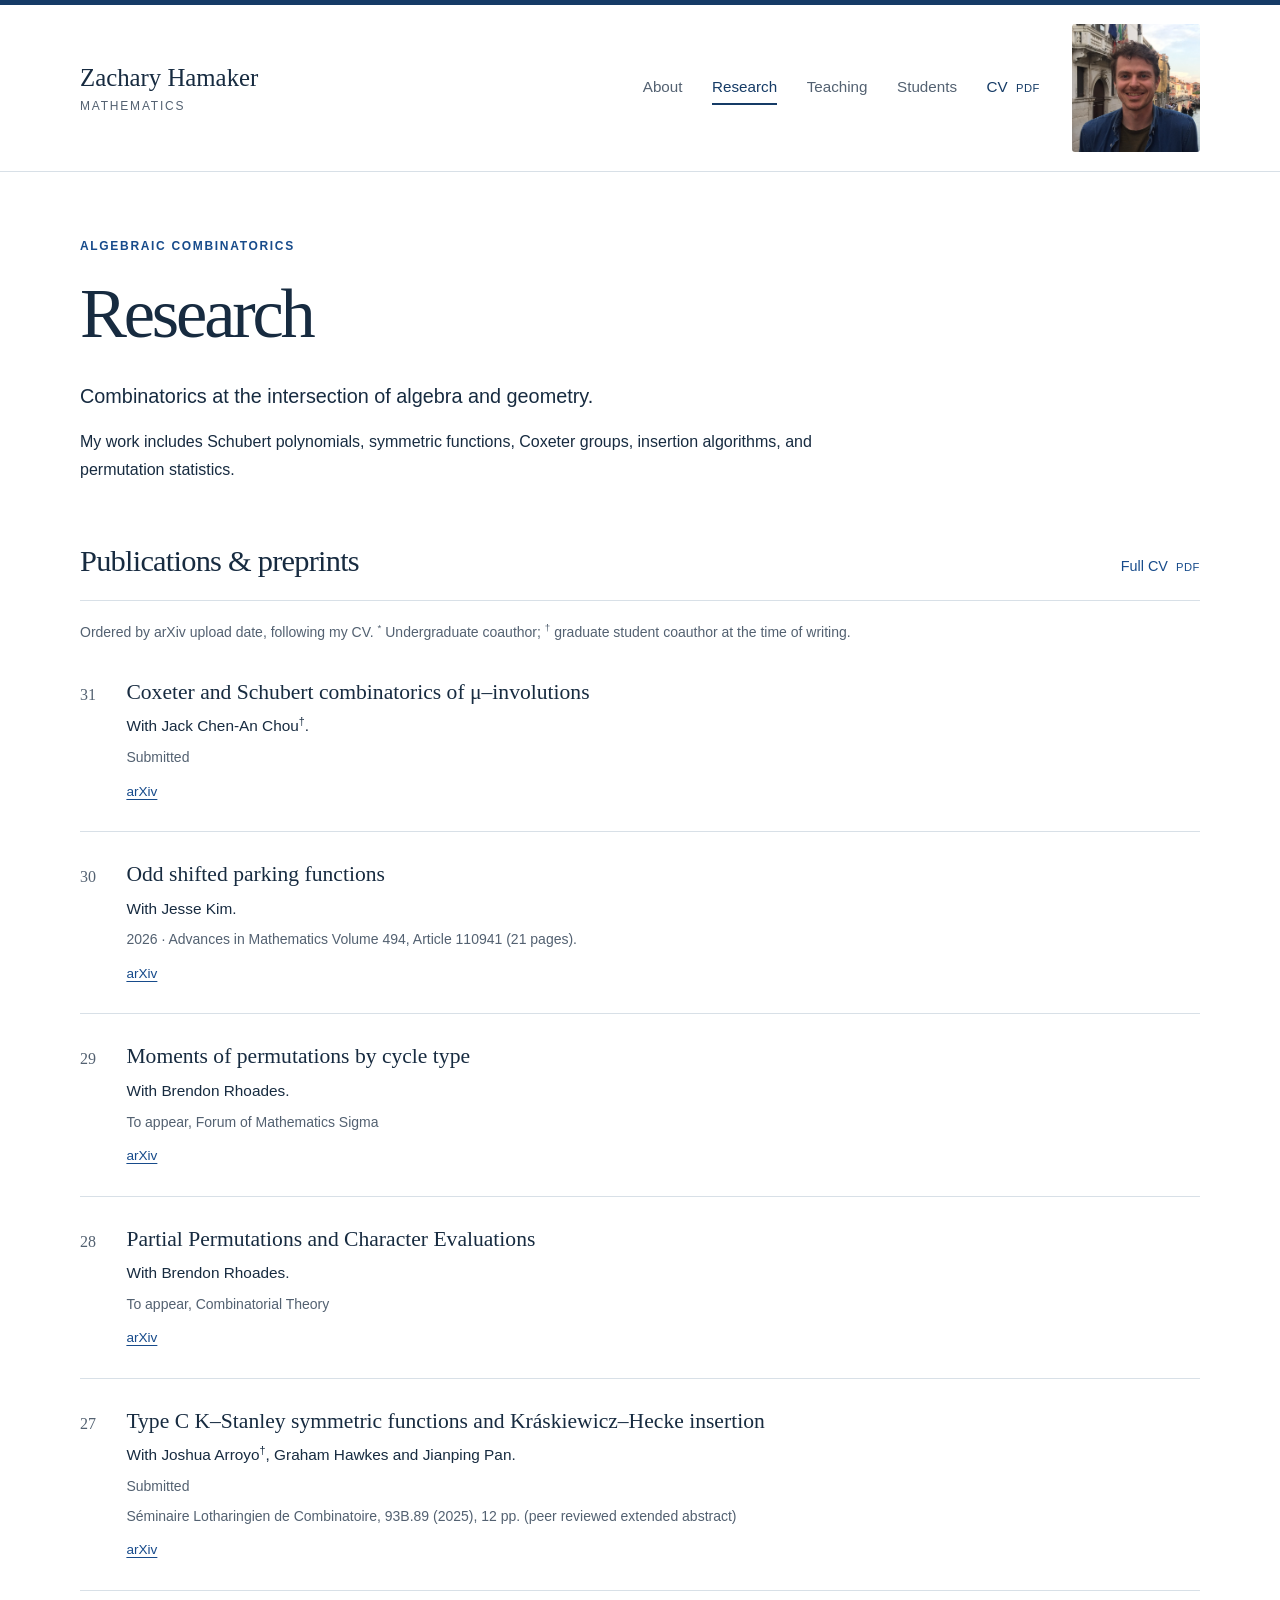
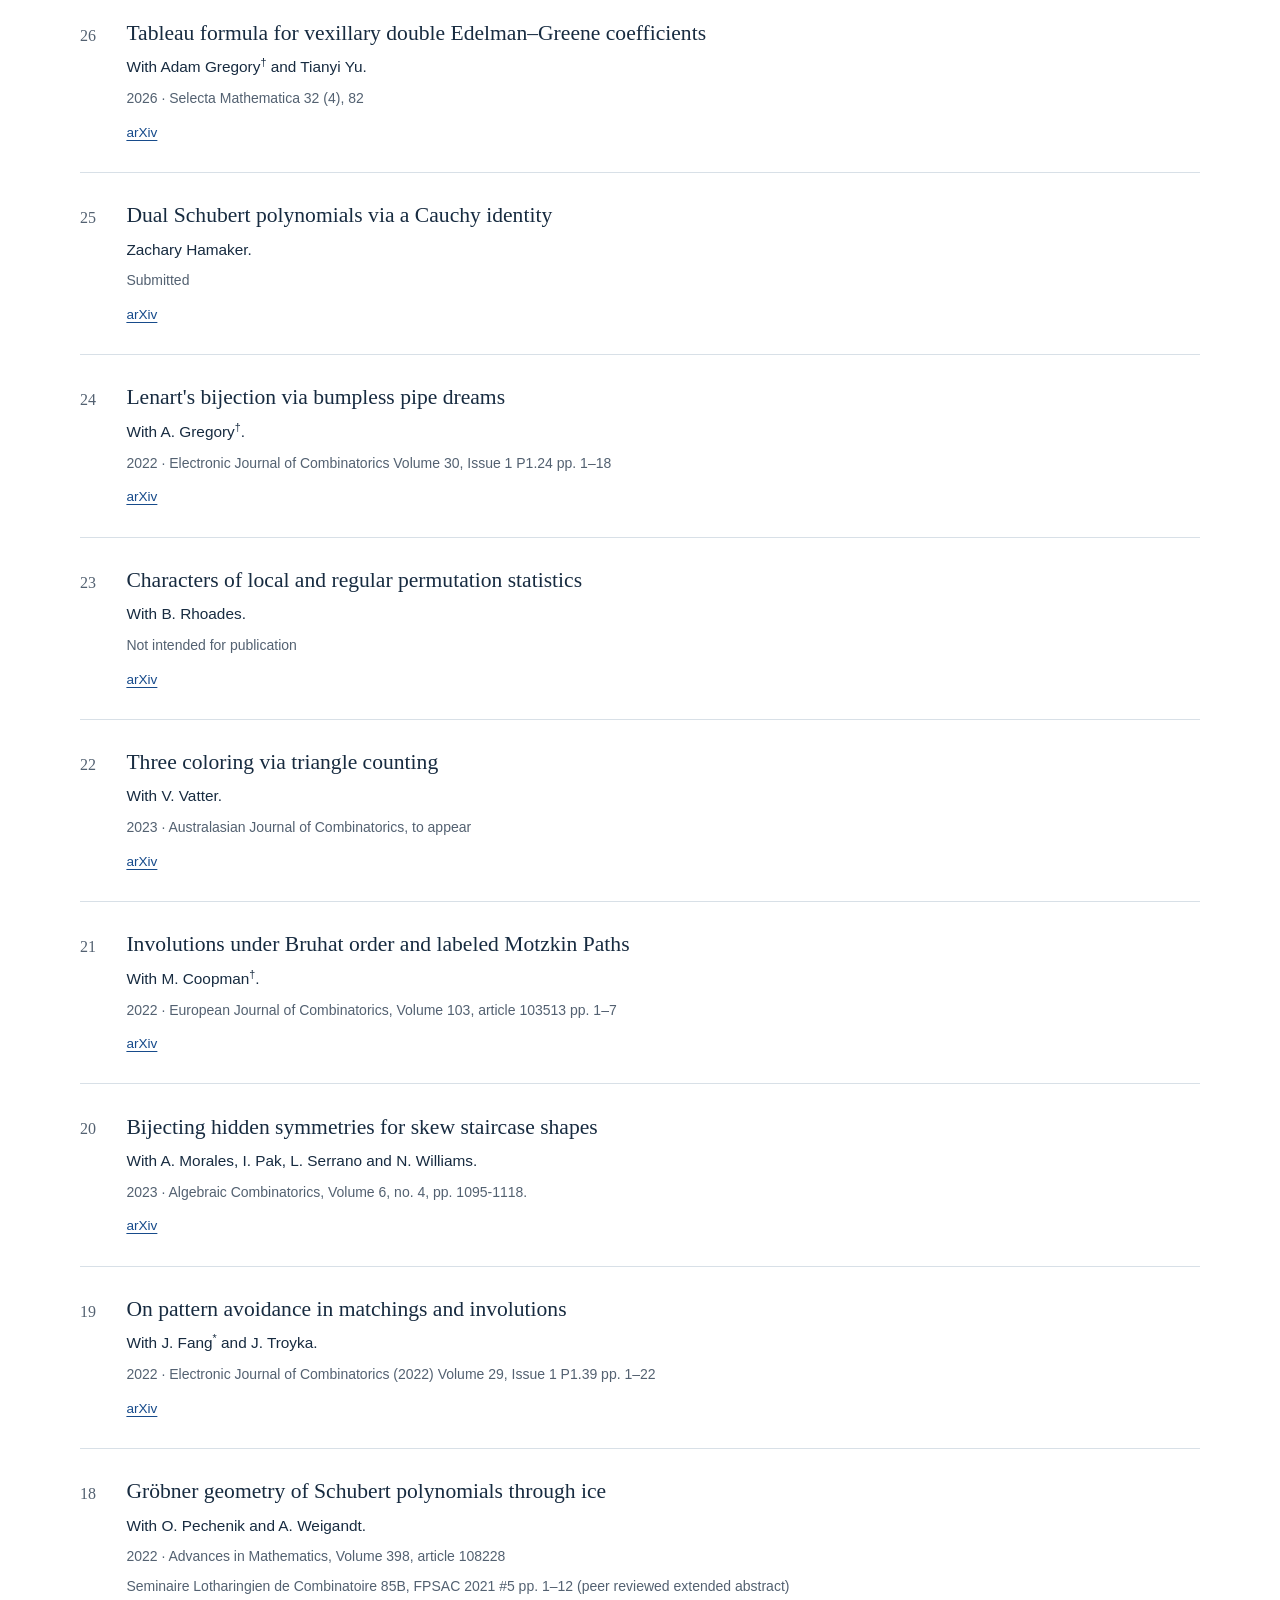
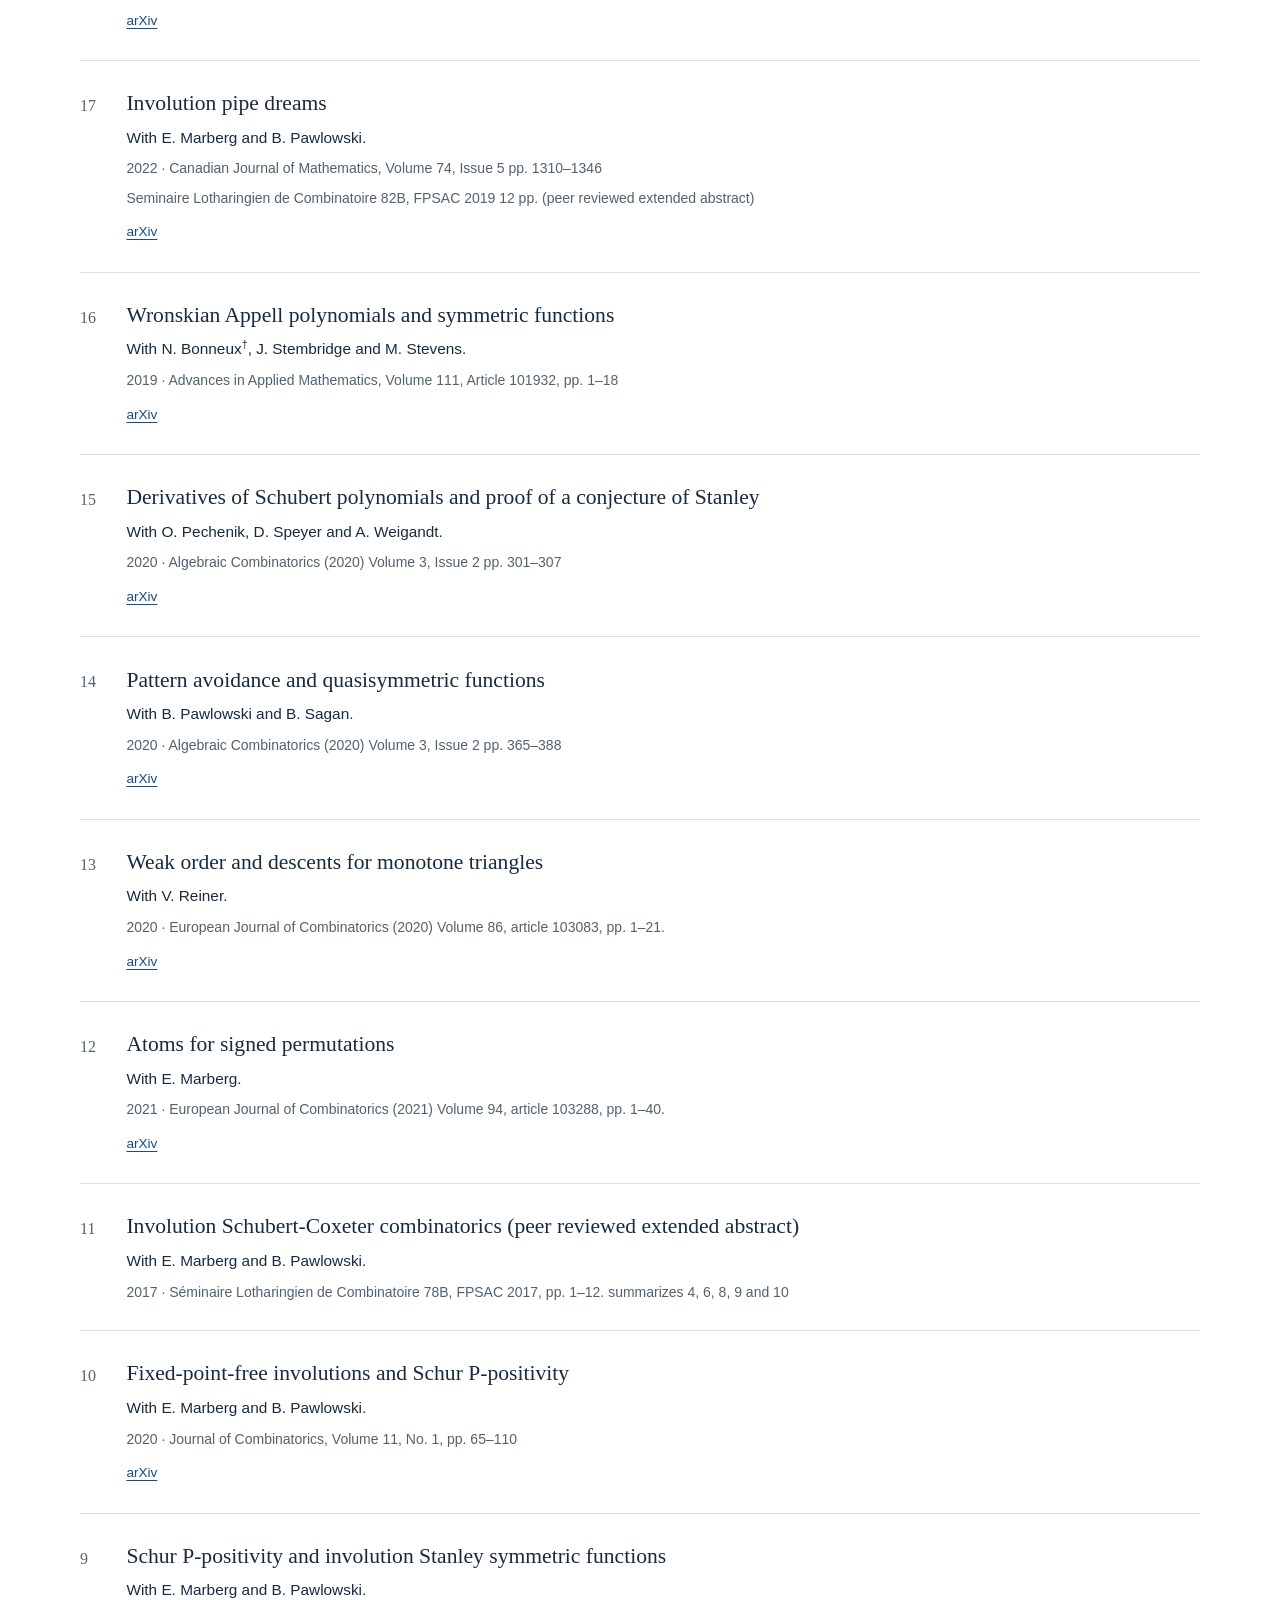
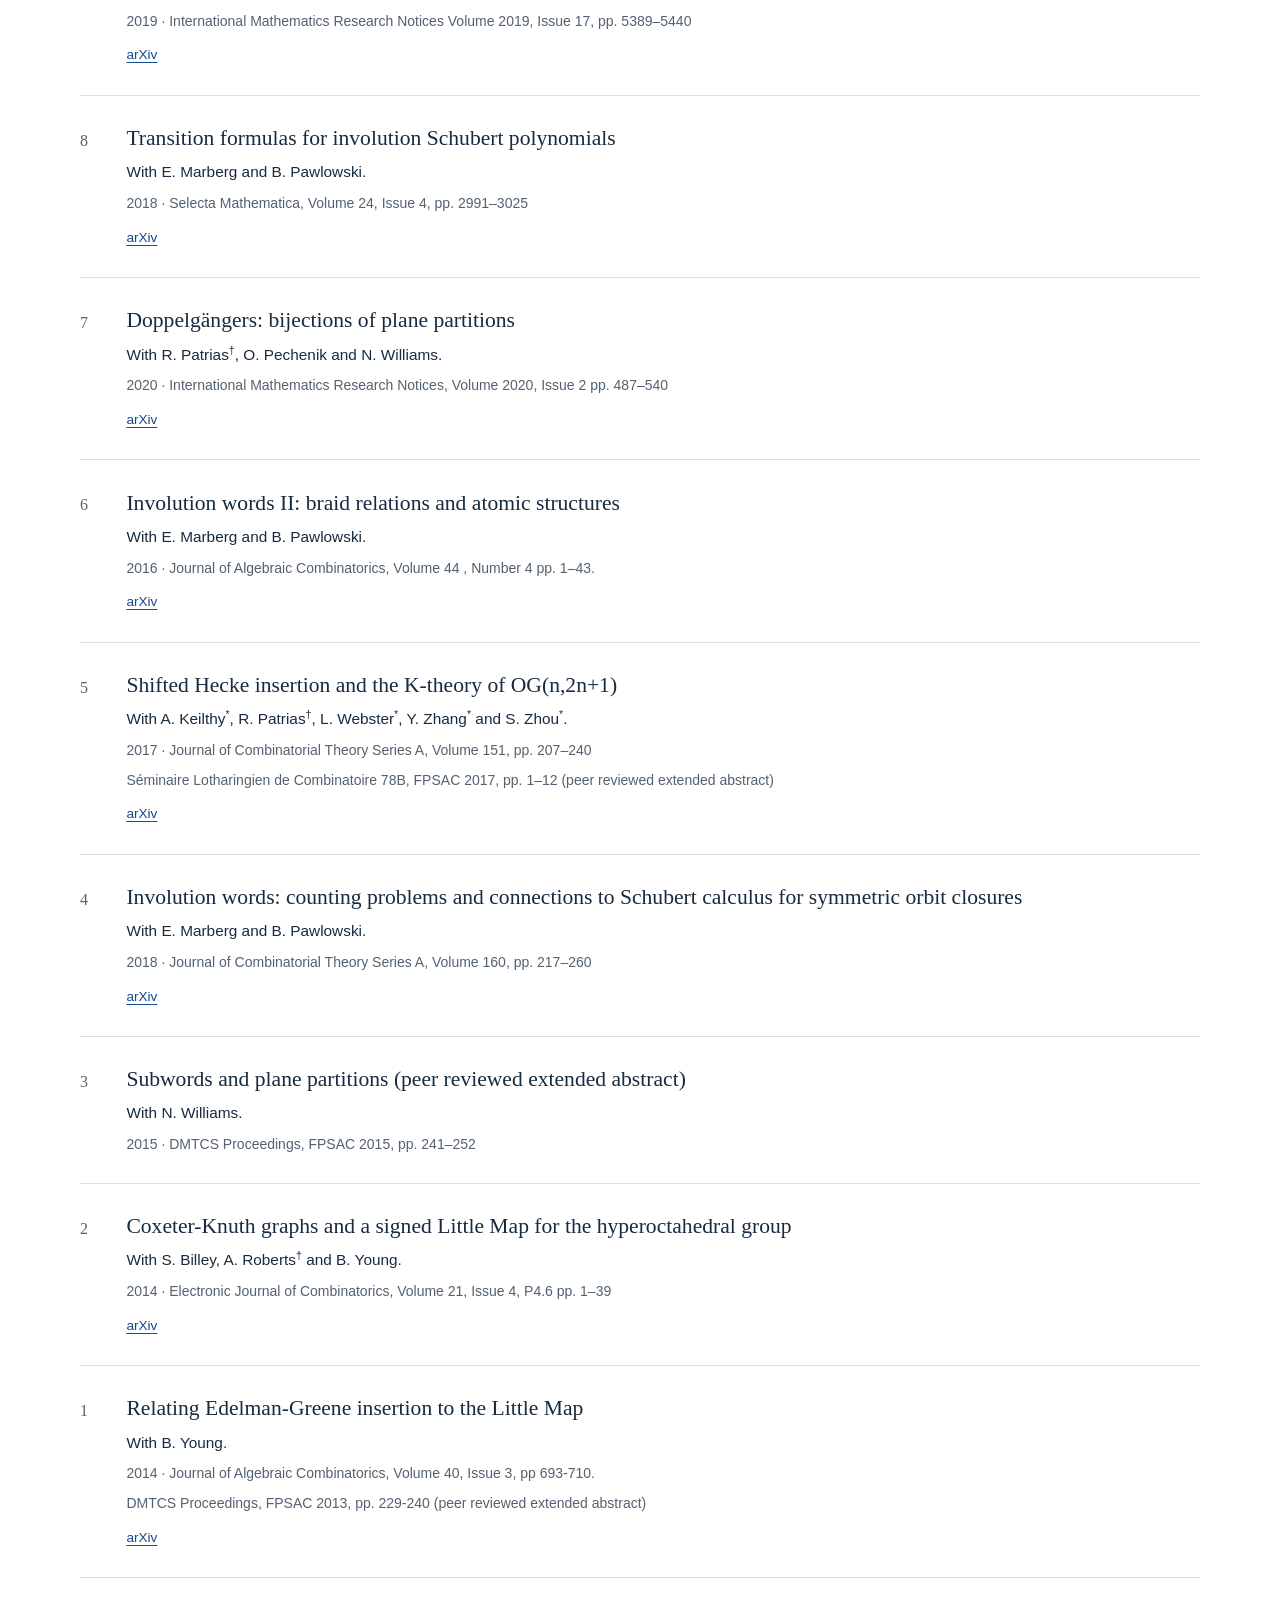
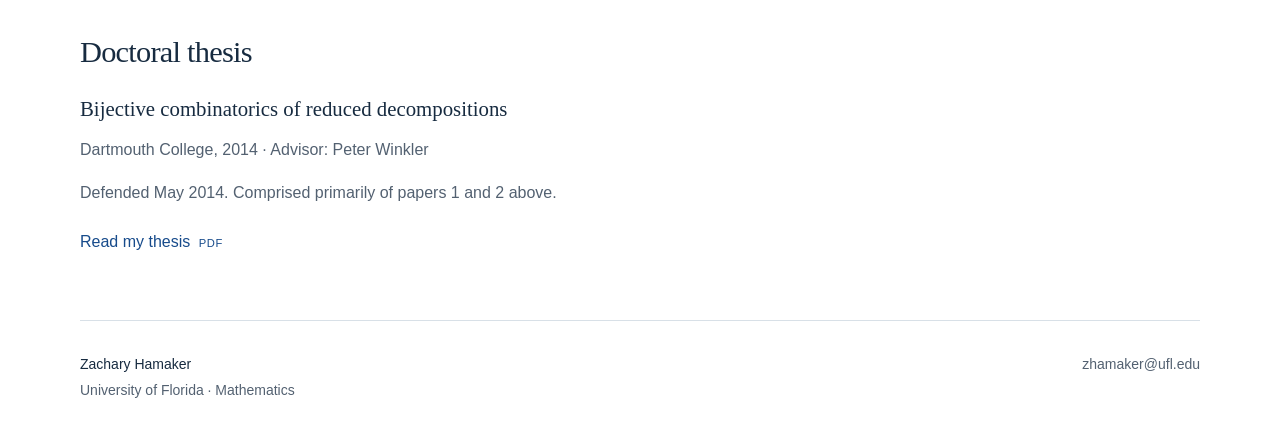
==== commit 389e6c4a: "Separate FPSAC citations, add thesis PDF, and remove UF profile link" ====
--- a/research.html
+++ b/research.html
@@ -22,8 +22,8 @@
   <main id="main" tabindex="-1"><div class="page-width inner-page"><header class="page-heading"><p class="eyebrow">Algebraic combinatorics</p><h1>Research</h1><p class="lead">Combinatorics at the intersection of algebra and geometry.</p><p>My work includes Schubert polynomials, symmetric functions, Coxeter groups, insertion algorithms, and permutation statistics.</p></header>
 <section aria-labelledby="publications-heading"><div class="section-heading"><h2 id="publications-heading">Publications &amp; preprints</h2><a href="HamakerCV.pdf">Full CV <span class="file-label">PDF</span></a></div>
 <p class="list-note">Ordered by arXiv upload date, following my CV. <sup>*</sup> Undergraduate coauthor; <sup>†</sup> graduate student coauthor at the time of writing.</p>
-<ol class="paper-list" reversed start="31"><li class="paper" value="31" id="paper-31"><div><h3><a href="https://arxiv.org/abs/2604.03379">Coxeter and Schubert combinatorics of μ–involutions</a></h3><p class="authors">With Jack Chen-An Chou<sup>†</sup>.</p><p class="publication-meta">Submitted</p><a class="paper-link" href="https://arxiv.org/abs/2604.03379">arXiv<span class="sr-only">: Coxeter and Schubert combinatorics of μ–involutions</span></a></div></li><li class="paper" value="30" id="paper-30"><div><h3><a href="https://arxiv.org/abs/2505.10763">Odd shifted parking functions</a></h3><p class="authors">With Jesse Kim.</p><p class="publication-meta">2026 · Advances in Mathematics Volume 494, Article 110941 (21 pages).</p><a class="paper-link" href="https://arxiv.org/abs/2505.10763">arXiv<span class="sr-only">: Odd shifted parking functions</span></a></div></li><li class="paper" value="29" id="paper-29"><div><h3><a href="https://arxiv.org/abs/2503.17556">Moments of permutations by cycle type</a></h3><p class="authors">With Brendon Rhoades.</p><p class="publication-meta">To appear, Forum of Mathematics Sigma</p><a class="paper-link" href="https://arxiv.org/abs/2503.17556">arXiv<span class="sr-only">: Moments of permutations by cycle type</span></a></div></li><li class="paper" value="28" id="paper-28"><div><h3><a href="https://arxiv.org/abs/2503.17552">Partial Permutations and Character Evaluations</a></h3><p class="authors">With Brendon Rhoades.</p><p class="publication-meta">To appear, Combinatorial Theory</p><a class="paper-link" href="https://arxiv.org/abs/2503.17552">arXiv<span class="sr-only">: Partial Permutations and Character Evaluations</span></a></div></li><li class="paper" value="27" id="paper-27"><div><h3><a href="https://arxiv.org/abs/2503.16641">Type C K–Stanley symmetric functions and Kráskiewicz–Hecke insertion</a></h3><p class="authors">With Joshua Arroyo<sup>†</sup>, Graham Hawkes and Jianping Pan.</p><p class="publication-meta">Submitted · Séminaire Lotharingien de Combinatoire, 93B.89 (2025), 12 pp. (peer reviewed extended abstract)</p><a class="paper-link" href="https://arxiv.org/abs/2503.16641">arXiv<span class="sr-only">: Type C K–Stanley symmetric functions and Kráskiewicz–Hecke insertion</span></a></div></li><li class="paper" value="26" id="paper-26"><div><h3><a href="https://arxiv.org/abs/2412.20615">Tableau formula for vexillary double Edelman–Greene coefficients</a></h3><p class="authors">With Adam Gregory<sup>†</sup> and Tianyi Yu.</p><p class="publication-meta">2026 · Selecta Mathematica 32 (4), 82</p><a class="paper-link" href="https://arxiv.org/abs/2412.20615">arXiv<span class="sr-only">: Tableau formula for vexillary double Edelman–Greene coefficients</span></a></div></li><li class="paper" value="25" id="paper-25"><div><h3><a href="https://arxiv.org/abs/2311.18099">Dual Schubert polynomials via a Cauchy identity</a></h3><p class="authors">Zachary Hamaker.</p><p class="publication-meta">Submitted</p><a class="paper-link" href="https://arxiv.org/abs/2311.18099">arXiv<span class="sr-only">: Dual Schubert polynomials via a Cauchy identity</span></a></div></li><li class="paper" value="24" id="paper-24"><div><h3><a href="https://arxiv.org/abs/2207.00523">Lenart&#x27;s bijection via bumpless pipe dreams</a></h3><p class="authors">With A. Gregory<sup>†</sup>.</p><p class="publication-meta">2022 · Electronic Journal of Combinatorics Volume 30, Issue 1 P1.24 pp. 1–18</p><a class="paper-link" href="https://arxiv.org/abs/2207.00523">arXiv<span class="sr-only">: Lenart&#x27;s bijection via bumpless pipe dreams</span></a></div></li><li class="paper" value="23" id="paper-23"><div><h3><a href="https://arxiv.org/abs/2206.06567">Characters of local and regular permutation statistics</a></h3><p class="authors">With B. Rhoades.</p><p class="publication-meta">Not intended for publication</p><a class="paper-link" href="https://arxiv.org/abs/2206.06567">arXiv<span class="sr-only">: Characters of local and regular permutation statistics</span></a></div></li><li class="paper" value="22" id="paper-22"><div><h3><a href="https://arxiv.org/abs/2203.08136">Three coloring via triangle counting</a></h3><p class="authors">With V. Vatter.</p><p class="publication-meta">2023 · Australasian Journal of Combinatorics, to appear</p><a class="paper-link" href="https://arxiv.org/abs/2203.08136">arXiv<span class="sr-only">: Three coloring via triangle counting</span></a></div></li><li class="paper" value="21" id="paper-21"><div><h3><a href="https://arxiv.org/abs/2106.06021">Involutions under Bruhat order and labeled Motzkin Paths</a></h3><p class="authors">With M. Coopman<sup>†</sup>.</p><p class="publication-meta">2022 · European Journal of Combinatorics, Volume 103, article 103513 pp. 1–7</p><a class="paper-link" href="https://arxiv.org/abs/2106.06021">arXiv<span class="sr-only">: Involutions under Bruhat order and labeled Motzkin Paths</span></a></div></li><li class="paper" value="20" id="paper-20"><div><h3><a href="https://arxiv.org/abs/2103.09551">Bijecting hidden symmetries for skew staircase shapes</a></h3><p class="authors">With A. Morales, I. Pak, L. Serrano and N. Williams.</p><p class="publication-meta">2023 · Algebraic Combinatorics, Volume 6, no. 4, pp. 1095-1118.</p><a class="paper-link" href="https://arxiv.org/abs/2103.09551">arXiv<span class="sr-only">: Bijecting hidden symmetries for skew staircase shapes</span></a></div></li><li class="paper" value="19" id="paper-19"><div><h3><a href="https://arxiv.org/abs/2009.00079">On pattern avoidance in matchings and involutions</a></h3><p class="authors">With J. Fang<sup>*</sup> and J. Troyka.</p><p class="publication-meta">2022 · Electronic Journal of Combinatorics (2022) Volume 29, Issue 1 P1.39 pp. 1–22</p><a class="paper-link" href="https://arxiv.org/abs/2009.00079">arXiv<span class="sr-only">: On pattern avoidance in matchings and involutions</span></a></div></li><li class="paper" value="18" id="paper-18"><div><h3><a href="https://arxiv.org/abs/2003.13719">Gröbner geometry of Schubert polynomials through ice</a></h3><p class="authors">With O. Pechenik and A. Weigandt.</p><p class="publication-meta">2022 · Advances in Mathematics, Volume 398, article 108228 Seminaire Lotharingien de Combinatoire 85B, FPSAC 2021 #5 pp. 1–12 (peer reviewed extended abstract)</p><a class="paper-link" href="https://arxiv.org/abs/2003.13719">arXiv<span class="sr-only">: Gröbner geometry of Schubert polynomials through ice</span></a></div></li><li class="paper" value="17" id="paper-17"><div><h3><a href="https://arxiv.org/abs/1911.12009">Involution pipe dreams</a></h3><p class="authors">With E. Marberg and B. Pawlowski.</p><p class="publication-meta">2022 · Canadian Journal of Mathematics, Volume 74, Issue 5 pp. 1310–1346 Seminaire Lotharingien de Combinatoire 82B, FPSAC 2019 12 pp. (peer reviewed extended abstract)</p><a class="paper-link" href="https://arxiv.org/abs/1911.12009">arXiv<span class="sr-only">: Involution pipe dreams</span></a></div></li><li class="paper" value="16" id="paper-16"><div><h3><a href="https://arxiv.org/abs/1812.01864">Wronskian Appell polynomials and symmetric functions</a></h3><p class="authors">With N. Bonneux<sup>†</sup>, J. Stembridge and M. Stevens.</p><p class="publication-meta">2019 · Advances in Applied Mathematics, Volume 111, Article 101932, pp. 1–18</p><a class="paper-link" href="https://arxiv.org/abs/1812.01864">arXiv<span class="sr-only">: Wronskian Appell polynomials and symmetric functions</span></a></div></li><li class="paper" value="15" id="paper-15"><div><h3><a href="https://arxiv.org/abs/1812.00321">Derivatives of Schubert polynomials and proof of a conjecture of Stanley</a></h3><p class="authors">With O. Pechenik, D. Speyer and A. Weigandt.</p><p class="publication-meta">2020 · Algebraic Combinatorics (2020) Volume 3, Issue 2 pp. 301–307</p><a class="paper-link" href="https://arxiv.org/abs/1812.00321">arXiv<span class="sr-only">: Derivatives of Schubert polynomials and proof of a conjecture of Stanley</span></a></div></li><li class="paper" value="14" id="paper-14"><div><h3><a href="https://arxiv.org/abs/1810.11372">Pattern avoidance and quasisymmetric functions</a></h3><p class="authors">With B. Pawlowski and B. Sagan.</p><p class="publication-meta">2020 · Algebraic Combinatorics (2020) Volume 3, Issue 2 pp. 365–388</p><a class="paper-link" href="https://arxiv.org/abs/1810.11372">arXiv<span class="sr-only">: Pattern avoidance and quasisymmetric functions</span></a></div></li><li class="paper" value="13" id="paper-13"><div><h3><a href="https://arxiv.org/abs/1809.10571">Weak order and descents for monotone triangles</a></h3><p class="authors">With V. Reiner.</p><p class="publication-meta">2020 · European Journal of Combinatorics (2020) Volume 86, article 103083, pp. 1–21.</p><a class="paper-link" href="https://arxiv.org/abs/1809.10571">arXiv<span class="sr-only">: Weak order and descents for monotone triangles</span></a></div></li><li class="paper" value="12" id="paper-12"><div><h3><a href="https://arxiv.org/abs/1802.09805">Atoms for signed permutations</a></h3><p class="authors">With E. Marberg.</p><p class="publication-meta">2021 · European Journal of Combinatorics (2021) Volume 94, article 103288, pp. 1–40.</p><a class="paper-link" href="https://arxiv.org/abs/1802.09805">arXiv<span class="sr-only">: Atoms for signed permutations</span></a></div></li><li class="paper" value="11" id="paper-11"><div><h3>Involution Schubert-Coxeter combinatorics (peer reviewed extended abstract)</h3><p class="authors">With E. Marberg and B. Pawlowski.</p><p class="publication-meta">2017 · Séminaire Lotharingien de Combinatoire 78B, FPSAC 2017, pp. 1–12. summarizes 4, 6, 8, 9 and 10</p></div></li><li class="paper" value="10" id="paper-10"><div><h3><a href="https://arxiv.org/abs/1706.06665">Fixed-point-free involutions and Schur P-positivity</a></h3><p class="authors">With E. Marberg and B. Pawlowski.</p><p class="publication-meta">2020 · Journal of Combinatorics, Volume 11, No. 1, pp. 65–110</p><a class="paper-link" href="https://arxiv.org/abs/1706.06665">arXiv<span class="sr-only">: Fixed-point-free involutions and Schur P-positivity</span></a></div></li><li class="paper" value="9" id="paper-9"><div><h3><a href="https://arxiv.org/abs/1701.02824">Schur P-positivity and involution Stanley symmetric functions</a></h3><p class="authors">With E. Marberg and B. Pawlowski.</p><p class="publication-meta">2019 · International Mathematics Research Notices Volume 2019, Issue 17, pp. 5389–5440</p><a class="paper-link" href="https://arxiv.org/abs/1701.02824">arXiv<span class="sr-only">: Schur P-positivity and involution Stanley symmetric functions</span></a></div></li><li class="paper" value="8" id="paper-8"><div><h3><a href="https://arxiv.org/abs/1609.09625">Transition formulas for involution Schubert polynomials</a></h3><p class="authors">With E. Marberg and B. Pawlowski.</p><p class="publication-meta">2018 · Selecta Mathematica, Volume 24, Issue 4, pp. 2991–3025</p><a class="paper-link" href="https://arxiv.org/abs/1609.09625">arXiv<span class="sr-only">: Transition formulas for involution Schubert polynomials</span></a></div></li><li class="paper" value="7" id="paper-7"><div><h3><a href="https://arxiv.org/abs/1602.05535">Doppelgängers: bijections of plane partitions</a></h3><p class="authors">With R. Patrias<sup>†</sup>, O. Pechenik and N. Williams.</p><p class="publication-meta">2020 · International Mathematics Research Notices, Volume 2020, Issue 2 pp. 487–540</p><a class="paper-link" href="https://arxiv.org/abs/1602.05535">arXiv<span class="sr-only">: Doppelgängers: bijections of plane partitions</span></a></div></li><li class="paper" value="6" id="paper-6"><div><h3><a href="https://arxiv.org/abs/1601.02269">Involution words II: braid relations and atomic structures</a></h3><p class="authors">With E. Marberg and B. Pawlowski.</p><p class="publication-meta">2016 · Journal of Algebraic Combinatorics, Volume 44 , Number 4 pp. 1–43.</p><a class="paper-link" href="https://arxiv.org/abs/1601.02269">arXiv<span class="sr-only">: Involution words II: braid relations and atomic structures</span></a></div></li><li class="paper" value="5" id="paper-5"><div><h3><a href="https://arxiv.org/abs/1510.08972">Shifted Hecke insertion and the K-theory of OG(n,2n+1)</a></h3><p class="authors">With A. Keilthy<sup>*</sup>, R. Patrias<sup>†</sup>, L. Webster<sup>*</sup>, Y. Zhang<sup>*</sup> and S. Zhou<sup>*</sup>.</p><p class="publication-meta">2017 · Journal of Combinatorial Theory Series A, Volume 151, pp. 207–240 Séminaire Lotharingien de Combinatoire 78B, FPSAC 2017, pp. 1–12 (peer reviewed extended abstract)</p><a class="paper-link" href="https://arxiv.org/abs/1510.08972">arXiv<span class="sr-only">: Shifted Hecke insertion and the K-theory of OG(n,2n+1)</span></a></div></li><li class="paper" value="4" id="paper-4"><div><h3><a href="https://arxiv.org/abs/1508.01823">Involution words: counting problems and connections to Schubert calculus for symmetric orbit closures</a></h3><p class="authors">With E. Marberg and B. Pawlowski.</p><p class="publication-meta">2018 · Journal of Combinatorial Theory Series A, Volume 160, pp. 217–260</p><a class="paper-link" href="https://arxiv.org/abs/1508.01823">arXiv<span class="sr-only">: Involution words: counting problems and connections to Schubert calculus for symmetric orbit closures</span></a></div></li><li class="paper" value="3" id="paper-3"><div><h3>Subwords and plane partitions (peer reviewed extended abstract)</h3><p class="authors">With N. Williams.</p><p class="publication-meta">2015 · DMTCS Proceedings, FPSAC 2015, pp. 241–252</p></div></li><li class="paper" value="2" id="paper-2"><div><h3><a href="https://arxiv.org/abs/1405.4891">Coxeter-Knuth graphs and a signed Little Map for the hyperoctahedral group</a></h3><p class="authors">With S. Billey, A. Roberts<sup>†</sup> and B. Young.</p><p class="publication-meta">2014 · Electronic Journal of Combinatorics, Volume 21, Issue 4, P4.6 pp. 1–39</p><a class="paper-link" href="https://arxiv.org/abs/1405.4891">arXiv<span class="sr-only">: Coxeter-Knuth graphs and a signed Little Map for the hyperoctahedral group</span></a></div></li><li class="paper" value="1" id="paper-1"><div><h3><a href="https://arxiv.org/abs/1210.7119">Relating Edelman-Greene insertion to the Little Map</a></h3><p class="authors">With B. Young.</p><p class="publication-meta">2014 · Journal of Algebraic Combinatorics, Volume 40, Issue 3, pp 693-710. DMTCS Proceedings, FPSAC 2013, pp. 229-240 (peer reviewed extended abstract)</p><a class="paper-link" href="https://arxiv.org/abs/1210.7119">arXiv<span class="sr-only">: Relating Edelman-Greene insertion to the Little Map</span></a></div></li></ol></section>
-<section class="thesis" aria-labelledby="thesis-heading"><h2 id="thesis-heading">Doctoral thesis</h2><h3>Bijective combinatorics of reduced decompositions</h3><p>Dartmouth College, 2014 · Advisor: Peter Winkler</p><p>Defended May 2014. Comprised primarily of papers 1 and 2 above.</p></section></div></main>
+<ol class="paper-list" reversed start="31"><li class="paper" value="31" id="paper-31"><div><h3><a href="https://arxiv.org/abs/2604.03379">Coxeter and Schubert combinatorics of μ–involutions</a></h3><p class="authors">With Jack Chen-An Chou<sup>†</sup>.</p><p class="publication-meta">Submitted</p><a class="paper-link" href="https://arxiv.org/abs/2604.03379">arXiv<span class="sr-only">: Coxeter and Schubert combinatorics of μ–involutions</span></a></div></li><li class="paper" value="30" id="paper-30"><div><h3><a href="https://arxiv.org/abs/2505.10763">Odd shifted parking functions</a></h3><p class="authors">With Jesse Kim.</p><p class="publication-meta">2026 · Advances in Mathematics Volume 494, Article 110941 (21 pages).</p><a class="paper-link" href="https://arxiv.org/abs/2505.10763">arXiv<span class="sr-only">: Odd shifted parking functions</span></a></div></li><li class="paper" value="29" id="paper-29"><div><h3><a href="https://arxiv.org/abs/2503.17556">Moments of permutations by cycle type</a></h3><p class="authors">With Brendon Rhoades.</p><p class="publication-meta">To appear, Forum of Mathematics Sigma</p><a class="paper-link" href="https://arxiv.org/abs/2503.17556">arXiv<span class="sr-only">: Moments of permutations by cycle type</span></a></div></li><li class="paper" value="28" id="paper-28"><div><h3><a href="https://arxiv.org/abs/2503.17552">Partial Permutations and Character Evaluations</a></h3><p class="authors">With Brendon Rhoades.</p><p class="publication-meta">To appear, Combinatorial Theory</p><a class="paper-link" href="https://arxiv.org/abs/2503.17552">arXiv<span class="sr-only">: Partial Permutations and Character Evaluations</span></a></div></li><li class="paper" value="27" id="paper-27"><div><h3><a href="https://arxiv.org/abs/2503.16641">Type C K–Stanley symmetric functions and Kráskiewicz–Hecke insertion</a></h3><p class="authors">With Joshua Arroyo<sup>†</sup>, Graham Hawkes and Jianping Pan.</p><p class="publication-meta">Submitted</p><p class="publication-meta conference-abstract">Séminaire Lotharingien de Combinatoire, 93B.89 (2025), 12 pp. (peer reviewed extended abstract)</p><a class="paper-link" href="https://arxiv.org/abs/2503.16641">arXiv<span class="sr-only">: Type C K–Stanley symmetric functions and Kráskiewicz–Hecke insertion</span></a></div></li><li class="paper" value="26" id="paper-26"><div><h3><a href="https://arxiv.org/abs/2412.20615">Tableau formula for vexillary double Edelman–Greene coefficients</a></h3><p class="authors">With Adam Gregory<sup>†</sup> and Tianyi Yu.</p><p class="publication-meta">2026 · Selecta Mathematica 32 (4), 82</p><a class="paper-link" href="https://arxiv.org/abs/2412.20615">arXiv<span class="sr-only">: Tableau formula for vexillary double Edelman–Greene coefficients</span></a></div></li><li class="paper" value="25" id="paper-25"><div><h3><a href="https://arxiv.org/abs/2311.18099">Dual Schubert polynomials via a Cauchy identity</a></h3><p class="authors">Zachary Hamaker.</p><p class="publication-meta">Submitted</p><a class="paper-link" href="https://arxiv.org/abs/2311.18099">arXiv<span class="sr-only">: Dual Schubert polynomials via a Cauchy identity</span></a></div></li><li class="paper" value="24" id="paper-24"><div><h3><a href="https://arxiv.org/abs/2207.00523">Lenart&#x27;s bijection via bumpless pipe dreams</a></h3><p class="authors">With A. Gregory<sup>†</sup>.</p><p class="publication-meta">2022 · Electronic Journal of Combinatorics Volume 30, Issue 1 P1.24 pp. 1–18</p><a class="paper-link" href="https://arxiv.org/abs/2207.00523">arXiv<span class="sr-only">: Lenart&#x27;s bijection via bumpless pipe dreams</span></a></div></li><li class="paper" value="23" id="paper-23"><div><h3><a href="https://arxiv.org/abs/2206.06567">Characters of local and regular permutation statistics</a></h3><p class="authors">With B. Rhoades.</p><p class="publication-meta">Not intended for publication</p><a class="paper-link" href="https://arxiv.org/abs/2206.06567">arXiv<span class="sr-only">: Characters of local and regular permutation statistics</span></a></div></li><li class="paper" value="22" id="paper-22"><div><h3><a href="https://arxiv.org/abs/2203.08136">Three coloring via triangle counting</a></h3><p class="authors">With V. Vatter.</p><p class="publication-meta">2023 · Australasian Journal of Combinatorics, to appear</p><a class="paper-link" href="https://arxiv.org/abs/2203.08136">arXiv<span class="sr-only">: Three coloring via triangle counting</span></a></div></li><li class="paper" value="21" id="paper-21"><div><h3><a href="https://arxiv.org/abs/2106.06021">Involutions under Bruhat order and labeled Motzkin Paths</a></h3><p class="authors">With M. Coopman<sup>†</sup>.</p><p class="publication-meta">2022 · European Journal of Combinatorics, Volume 103, article 103513 pp. 1–7</p><a class="paper-link" href="https://arxiv.org/abs/2106.06021">arXiv<span class="sr-only">: Involutions under Bruhat order and labeled Motzkin Paths</span></a></div></li><li class="paper" value="20" id="paper-20"><div><h3><a href="https://arxiv.org/abs/2103.09551">Bijecting hidden symmetries for skew staircase shapes</a></h3><p class="authors">With A. Morales, I. Pak, L. Serrano and N. Williams.</p><p class="publication-meta">2023 · Algebraic Combinatorics, Volume 6, no. 4, pp. 1095-1118.</p><a class="paper-link" href="https://arxiv.org/abs/2103.09551">arXiv<span class="sr-only">: Bijecting hidden symmetries for skew staircase shapes</span></a></div></li><li class="paper" value="19" id="paper-19"><div><h3><a href="https://arxiv.org/abs/2009.00079">On pattern avoidance in matchings and involutions</a></h3><p class="authors">With J. Fang<sup>*</sup> and J. Troyka.</p><p class="publication-meta">2022 · Electronic Journal of Combinatorics (2022) Volume 29, Issue 1 P1.39 pp. 1–22</p><a class="paper-link" href="https://arxiv.org/abs/2009.00079">arXiv<span class="sr-only">: On pattern avoidance in matchings and involutions</span></a></div></li><li class="paper" value="18" id="paper-18"><div><h3><a href="https://arxiv.org/abs/2003.13719">Gröbner geometry of Schubert polynomials through ice</a></h3><p class="authors">With O. Pechenik and A. Weigandt.</p><p class="publication-meta">2022 · Advances in Mathematics, Volume 398, article 108228</p><p class="publication-meta conference-abstract">Seminaire Lotharingien de Combinatoire 85B, FPSAC 2021 #5 pp. 1–12 (peer reviewed extended abstract)</p><a class="paper-link" href="https://arxiv.org/abs/2003.13719">arXiv<span class="sr-only">: Gröbner geometry of Schubert polynomials through ice</span></a></div></li><li class="paper" value="17" id="paper-17"><div><h3><a href="https://arxiv.org/abs/1911.12009">Involution pipe dreams</a></h3><p class="authors">With E. Marberg and B. Pawlowski.</p><p class="publication-meta">2022 · Canadian Journal of Mathematics, Volume 74, Issue 5 pp. 1310–1346</p><p class="publication-meta conference-abstract">Seminaire Lotharingien de Combinatoire 82B, FPSAC 2019 12 pp. (peer reviewed extended abstract)</p><a class="paper-link" href="https://arxiv.org/abs/1911.12009">arXiv<span class="sr-only">: Involution pipe dreams</span></a></div></li><li class="paper" value="16" id="paper-16"><div><h3><a href="https://arxiv.org/abs/1812.01864">Wronskian Appell polynomials and symmetric functions</a></h3><p class="authors">With N. Bonneux<sup>†</sup>, J. Stembridge and M. Stevens.</p><p class="publication-meta">2019 · Advances in Applied Mathematics, Volume 111, Article 101932, pp. 1–18</p><a class="paper-link" href="https://arxiv.org/abs/1812.01864">arXiv<span class="sr-only">: Wronskian Appell polynomials and symmetric functions</span></a></div></li><li class="paper" value="15" id="paper-15"><div><h3><a href="https://arxiv.org/abs/1812.00321">Derivatives of Schubert polynomials and proof of a conjecture of Stanley</a></h3><p class="authors">With O. Pechenik, D. Speyer and A. Weigandt.</p><p class="publication-meta">2020 · Algebraic Combinatorics (2020) Volume 3, Issue 2 pp. 301–307</p><a class="paper-link" href="https://arxiv.org/abs/1812.00321">arXiv<span class="sr-only">: Derivatives of Schubert polynomials and proof of a conjecture of Stanley</span></a></div></li><li class="paper" value="14" id="paper-14"><div><h3><a href="https://arxiv.org/abs/1810.11372">Pattern avoidance and quasisymmetric functions</a></h3><p class="authors">With B. Pawlowski and B. Sagan.</p><p class="publication-meta">2020 · Algebraic Combinatorics (2020) Volume 3, Issue 2 pp. 365–388</p><a class="paper-link" href="https://arxiv.org/abs/1810.11372">arXiv<span class="sr-only">: Pattern avoidance and quasisymmetric functions</span></a></div></li><li class="paper" value="13" id="paper-13"><div><h3><a href="https://arxiv.org/abs/1809.10571">Weak order and descents for monotone triangles</a></h3><p class="authors">With V. Reiner.</p><p class="publication-meta">2020 · European Journal of Combinatorics (2020) Volume 86, article 103083, pp. 1–21.</p><a class="paper-link" href="https://arxiv.org/abs/1809.10571">arXiv<span class="sr-only">: Weak order and descents for monotone triangles</span></a></div></li><li class="paper" value="12" id="paper-12"><div><h3><a href="https://arxiv.org/abs/1802.09805">Atoms for signed permutations</a></h3><p class="authors">With E. Marberg.</p><p class="publication-meta">2021 · European Journal of Combinatorics (2021) Volume 94, article 103288, pp. 1–40.</p><a class="paper-link" href="https://arxiv.org/abs/1802.09805">arXiv<span class="sr-only">: Atoms for signed permutations</span></a></div></li><li class="paper" value="11" id="paper-11"><div><h3>Involution Schubert-Coxeter combinatorics (peer reviewed extended abstract)</h3><p class="authors">With E. Marberg and B. Pawlowski.</p><p class="publication-meta">2017 · Séminaire Lotharingien de Combinatoire 78B, FPSAC 2017, pp. 1–12. summarizes 4, 6, 8, 9 and 10</p></div></li><li class="paper" value="10" id="paper-10"><div><h3><a href="https://arxiv.org/abs/1706.06665">Fixed-point-free involutions and Schur P-positivity</a></h3><p class="authors">With E. Marberg and B. Pawlowski.</p><p class="publication-meta">2020 · Journal of Combinatorics, Volume 11, No. 1, pp. 65–110</p><a class="paper-link" href="https://arxiv.org/abs/1706.06665">arXiv<span class="sr-only">: Fixed-point-free involutions and Schur P-positivity</span></a></div></li><li class="paper" value="9" id="paper-9"><div><h3><a href="https://arxiv.org/abs/1701.02824">Schur P-positivity and involution Stanley symmetric functions</a></h3><p class="authors">With E. Marberg and B. Pawlowski.</p><p class="publication-meta">2019 · International Mathematics Research Notices Volume 2019, Issue 17, pp. 5389–5440</p><a class="paper-link" href="https://arxiv.org/abs/1701.02824">arXiv<span class="sr-only">: Schur P-positivity and involution Stanley symmetric functions</span></a></div></li><li class="paper" value="8" id="paper-8"><div><h3><a href="https://arxiv.org/abs/1609.09625">Transition formulas for involution Schubert polynomials</a></h3><p class="authors">With E. Marberg and B. Pawlowski.</p><p class="publication-meta">2018 · Selecta Mathematica, Volume 24, Issue 4, pp. 2991–3025</p><a class="paper-link" href="https://arxiv.org/abs/1609.09625">arXiv<span class="sr-only">: Transition formulas for involution Schubert polynomials</span></a></div></li><li class="paper" value="7" id="paper-7"><div><h3><a href="https://arxiv.org/abs/1602.05535">Doppelgängers: bijections of plane partitions</a></h3><p class="authors">With R. Patrias<sup>†</sup>, O. Pechenik and N. Williams.</p><p class="publication-meta">2020 · International Mathematics Research Notices, Volume 2020, Issue 2 pp. 487–540</p><a class="paper-link" href="https://arxiv.org/abs/1602.05535">arXiv<span class="sr-only">: Doppelgängers: bijections of plane partitions</span></a></div></li><li class="paper" value="6" id="paper-6"><div><h3><a href="https://arxiv.org/abs/1601.02269">Involution words II: braid relations and atomic structures</a></h3><p class="authors">With E. Marberg and B. Pawlowski.</p><p class="publication-meta">2016 · Journal of Algebraic Combinatorics, Volume 44 , Number 4 pp. 1–43.</p><a class="paper-link" href="https://arxiv.org/abs/1601.02269">arXiv<span class="sr-only">: Involution words II: braid relations and atomic structures</span></a></div></li><li class="paper" value="5" id="paper-5"><div><h3><a href="https://arxiv.org/abs/1510.08972">Shifted Hecke insertion and the K-theory of OG(n,2n+1)</a></h3><p class="authors">With A. Keilthy<sup>*</sup>, R. Patrias<sup>†</sup>, L. Webster<sup>*</sup>, Y. Zhang<sup>*</sup> and S. Zhou<sup>*</sup>.</p><p class="publication-meta">2017 · Journal of Combinatorial Theory Series A, Volume 151, pp. 207–240</p><p class="publication-meta conference-abstract">Séminaire Lotharingien de Combinatoire 78B, FPSAC 2017, pp. 1–12 (peer reviewed extended abstract)</p><a class="paper-link" href="https://arxiv.org/abs/1510.08972">arXiv<span class="sr-only">: Shifted Hecke insertion and the K-theory of OG(n,2n+1)</span></a></div></li><li class="paper" value="4" id="paper-4"><div><h3><a href="https://arxiv.org/abs/1508.01823">Involution words: counting problems and connections to Schubert calculus for symmetric orbit closures</a></h3><p class="authors">With E. Marberg and B. Pawlowski.</p><p class="publication-meta">2018 · Journal of Combinatorial Theory Series A, Volume 160, pp. 217–260</p><a class="paper-link" href="https://arxiv.org/abs/1508.01823">arXiv<span class="sr-only">: Involution words: counting problems and connections to Schubert calculus for symmetric orbit closures</span></a></div></li><li class="paper" value="3" id="paper-3"><div><h3>Subwords and plane partitions (peer reviewed extended abstract)</h3><p class="authors">With N. Williams.</p><p class="publication-meta">2015 · DMTCS Proceedings, FPSAC 2015, pp. 241–252</p></div></li><li class="paper" value="2" id="paper-2"><div><h3><a href="https://arxiv.org/abs/1405.4891">Coxeter-Knuth graphs and a signed Little Map for the hyperoctahedral group</a></h3><p class="authors">With S. Billey, A. Roberts<sup>†</sup> and B. Young.</p><p class="publication-meta">2014 · Electronic Journal of Combinatorics, Volume 21, Issue 4, P4.6 pp. 1–39</p><a class="paper-link" href="https://arxiv.org/abs/1405.4891">arXiv<span class="sr-only">: Coxeter-Knuth graphs and a signed Little Map for the hyperoctahedral group</span></a></div></li><li class="paper" value="1" id="paper-1"><div><h3><a href="https://arxiv.org/abs/1210.7119">Relating Edelman-Greene insertion to the Little Map</a></h3><p class="authors">With B. Young.</p><p class="publication-meta">2014 · Journal of Algebraic Combinatorics, Volume 40, Issue 3, pp 693-710.</p><p class="publication-meta conference-abstract">DMTCS Proceedings, FPSAC 2013, pp. 229-240 (peer reviewed extended abstract)</p><a class="paper-link" href="https://arxiv.org/abs/1210.7119">arXiv<span class="sr-only">: Relating Edelman-Greene insertion to the Little Map</span></a></div></li></ol></section>
+<section class="thesis" aria-labelledby="thesis-heading"><h2 id="thesis-heading">Doctoral thesis</h2><h3>Bijective combinatorics of reduced decompositions</h3><p>Dartmouth College, 2014 · Advisor: Peter Winkler</p><p>Defended May 2014. Comprised primarily of papers 1 and 2 above.</p><a class="text-link" href="Thesis.pdf">Read my thesis <span class="file-label">PDF</span></a></section></div></main>
   <footer class="site-footer"><div><span>Zachary Hamaker</span><a href="https://math.ufl.edu/">University of Florida · Mathematics</a></div><a href="mailto:zhamaker@ufl.edu">zhamaker@ufl.edu</a></footer>
 </body>
 </html>
